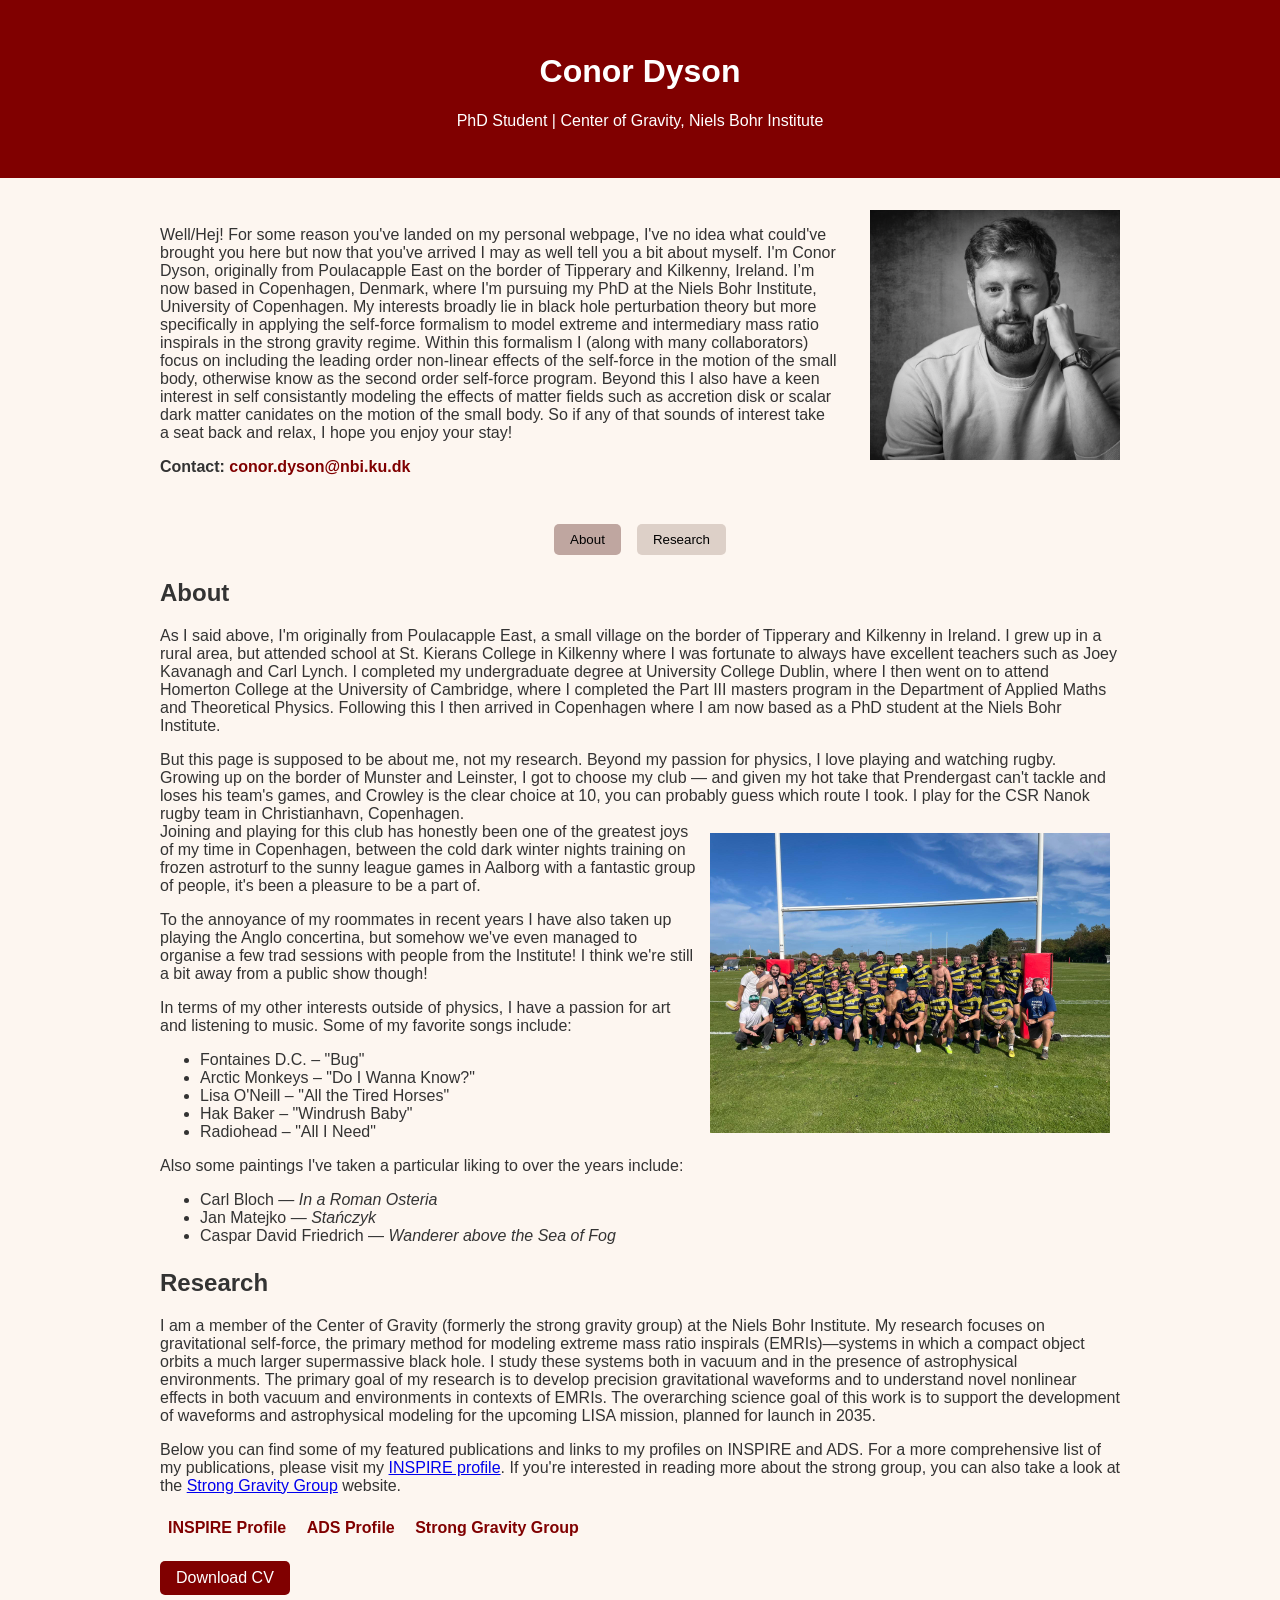
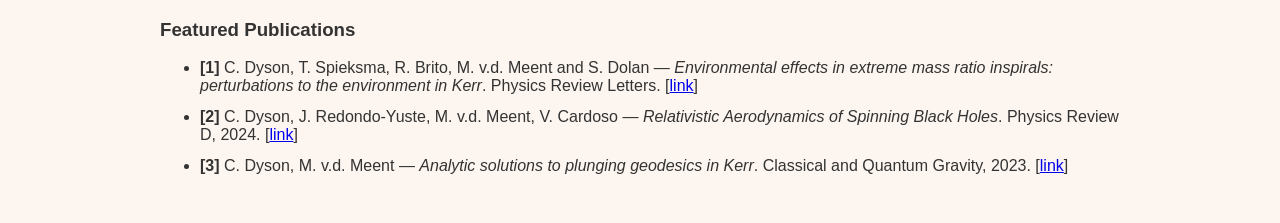
==== index.html @ e263799c "update research page" ====
<!DOCTYPE html>
<html lang="en">
<head>
  <meta charset="UTF-8" />
  <meta name="viewport" content="width=device-width, initial-scale=1.0"/>
  <title>Conor Dyson | Personal Website</title>
  <style>
    body {
      font-family: Arial, sans-serif;
      margin: 0;
      padding: 0;
      background: #fdf6f0;
      color: #333;
    }

    header {
      background-color: #800000;
      color: white;
      padding: 2rem;
      text-align: center;
      position: sticky;
      top: 0;
      z-index: 1000;
    }

    .container {
      max-width: 960px;
      margin: auto;
      padding: 2rem;
    }

    .profile {
      display: flex;
      flex-direction: row;
      align-items: flex-start;
      gap: 2rem;
      text-align: left;
    }

    .profile img {
      width: 250px;
      height: 250px;
      object-fit: cover;
      flex-shrink: 0;
    }

    .profile a {
      color: #800000;
      text-decoration: none;
      font-weight: bold;
    }

    .profile a:hover {
      text-decoration: underline;
    }

    nav {
      margin-top: 2rem;
      display: flex;
      flex-wrap: wrap;
      justify-content: center;
      gap: 1rem;
    }

    nav button {
      padding: 0.5rem 1rem;
      background: #ddd0c8;
      border: none;
      border-radius: 5px;
      cursor: pointer;
    }

    nav button.active {
      background: #bfa6a0;
    }

    section {
      display: none;
      margin-top: 1.5rem;
    }

    section.active {
      display: block;
    }

    .links {
      margin-top: 1rem;
    }

    .links a {
      display: inline-block;
      margin: 0.5rem;
      color: #800000;
      text-decoration: none;
      font-weight: bold;
    }

    .cv-button {
      margin-top: 1rem;
      display: inline-block;
      padding: 0.5rem 1rem;
      background-color: #800000;
      color: white;
      border-radius: 5px;
      text-decoration: none;
    }

    .publications {
      margin-top: 1.5rem;
    }

    .publications li {
      margin-bottom: 0.8rem;
    }

    @media (max-width: 768px) {
      .profile {
        flex-direction: column;
        align-items: center;
        text-align: center;
      }

      .profile img {
        width: 180px;
        height: 180px;
      }

      nav {
        flex-direction: column;
        align-items: center;
      }
    }
  </style>
</head>
<body>
  <header>
    <h1>Conor Dyson</h1>
    <p>PhD Student | Center of Gravity, Niels Bohr Institute</p>
  </header>

  <div class="container">
    <div class="profile">
      <div class="bio">
        <p>Well/Hej! For some reason you've landed on my personal webpage, I've no idea what could've brought you here but now that you've 
            arrived I may as well tell you a bit about myself. I'm Conor Dyson, originally
             from Poulacapple East on the border of Tipperary and Kilkenny, Ireland. I’m now 
             based in Copenhagen, Denmark, where I'm pursuing my PhD at the Niels Bohr Institute,
              University of Copenhagen. My interests broadly lie in black hole perturbation theory but 
              more specifically in applying the self-force formalism to model extreme and intermediary 
              mass ratio inspirals in the strong gravity regime. Within this formalism I (along with many collaborators) 
              focus on including the leading order non-linear effects of the self-force in the motion of the small body, 
              otherwise know as the second order self-force program. Beyond this I also have a keen interest in
              self consistantly modeling the effects of matter fields such as accretion disk or scalar dark matter canidates
              on the motion of the small body. So if any of that sounds of interest take a seat back and relax,
              I hope you enjoy your stay!</p>
         <p><strong>Contact:</strong> <a href="mailto:conor.dyson@nbi.ku.dk">conor.dyson@nbi.ku.dk</a></p>
      </div>
      <img src="PersonalPhoto1.jpg" alt="Conor Dyson" />
    </div>

    <nav>
      <button class="tab active" onclick="showTab(event, 'About')">About</button>
      <button class="tab" onclick="showTab(event, 'research')">Research</button>
    </nav>

    <section id="About" class="active">
      <h2>About</h2>
      <p>
        As I said above, I'm originally from Poulacapple East, a small village on the border of 
        Tipperary and Kilkenny in Ireland. I grew up in a rural area, but attended school at St. Kierans 
        College in Kilkenny where I was fortunate to always have excellent 
        teachers such as Joey Kavanagh and Carl Lynch. I completed my undergraduate degree at University College 
        Dublin, where I then went on to attend Homerton College at the University of Cambridge, where I completed 
        the Part III masters program in the Department of Applied Maths and Theoretical Physics. Following this I then arrived in
        Copenhagen where I am now based as a PhD student at the Niels Bohr Institute.
      </p>
  <p>
  But this page is supposed to be about me, not my research. Beyond my passion for physics, I love playing and watching rugby. Growing 
  up on the border of Munster and Leinster, I got to choose my club — and given my hot take 
  that Prendergast can't tackle and loses his team's games, and Crowley is the clear choice at 10,
  you can probably guess which route I took. I play for the CSR Nanok rugby team in Christianhavn, Copenhagen. 
  <br>
  <img src="CSR.jpg" alt="Conor Dyson"
       style="max-width: 100%; width: 400px; height: auto; float: right; margin: 10px;" />
  Joining and playing for this club has honestly been one of the greatest joys of my time in
  Copenhagen, between the cold dark winter nights training on frozen astroturf to the sunny league games in Aalborg with 
  a fantastic group of people, it's been a pleasure to be a part of.
</p>
      <p>
        To the annoyance of my roommates in recent years I have also taken up playing 
        the Anglo concertina, but somehow we've even managed to organise a few trad sessions with people from the Institute! 
        I think we're still a bit away from a public show though!
      </p>

      <p>
        In terms of my other interests outside of physics, I have a passion for art and listening to music. Some of my favorite songs include:
      </p>
      <ul>
        <li>Fontaines D.C. – "Bug"</li>
        <li>Arctic Monkeys – "Do I Wanna Know?"</li>
        <li>Lisa O'Neill – "All the Tired Horses"</li>
        <li>Hak Baker – "Windrush Baby"</li>
        <li>Radiohead – "All I Need"</li>
      </ul>

      <p>Also some paintings I've taken a particular liking to over the years include:</p>      
      <ul>
        <li>Carl Bloch — <em>In a Roman Osteria</em></li>
        <li>Jan Matejko — <em>Stańczyk</em></li>
        <li>Caspar David Friedrich — <em>Wanderer above the Sea of Fog</em></li>
      </ul>
    </section>

    <section id="research" class="active">
      <h2>Research</h2>

      <p>
        I am a member of the Center of Gravity (formerly the strong gravity group) at the Niels Bohr Institute. My research focuses on gravitational self-force,
        the primary method for modeling extreme mass ratio inspirals (EMRIs)—systems in which a compact object orbits a much larger
         supermassive black hole. I study these systems both in vacuum and in the presence of astrophysical environments.
          The primary goal of my research is to develop precision gravitational waveforms and to understand novel nonlinear effects 
          in both vacuum and environments in contexts of EMRIs. The overarching science goal of this work is to support the development
           of waveforms and astrophysical modeling for the upcoming LISA mission, planned for launch in 2035.
      <p>
          Below you can find some of my featured publications and links to my profiles on INSPIRE and ADS.
          For a more comprehensive list of my publications, please visit my <a href="https://inspirehep.net/authors/2156415?ui-citation-summary=true" target="_blank">INSPIRE profile</a>.
          If you're interested in reading more about the strong group, you can also take a look at the <a href="https://strong-gr.com/" target="_blank">Strong Gravity Group</a> website.
        </p>

      <div class="links">
        <a href="https://inspirehep.net/authors/2156415?ui-citation-summary=true" target="_blank">INSPIRE Profile</a>
        <a href="https://ui.adsabs.harvard.edu/search/p_=0&q=author%3A%22Dyson%2C%20Conor%22&sort=date%20desc%2C%20bibcode%20desc" target="_blank">ADS Profile</a>
        <a href="https://strong-gr.com/" target="_blank">Strong Gravity Group</a>
      </div>
      <a class="cv-button" href="ConorDyson_CV.pdf" target="_blank">Download CV</a>
      <div class="publications">
        <h3>Featured Publications</h3>
        <ul>
          <li><strong>[1]</strong> C. Dyson, T. Spieksma, R. Brito, M. v.d. Meent and S. Dolan — <em>Environmental effects in extreme mass ratio inspirals: perturbations to the environment in Kerr</em>. Physics Review Letters. [<a href="https://journals.aps.org/prl/abstract/10.1103/PhysRevLett.134.211403">link</a>]</li>
          <li><strong>[2]</strong> C. Dyson, J. Redondo-Yuste, M. v.d. Meent, V. Cardoso — <em>Relativistic Aerodynamics of Spinning Black Holes</em>. Physics Review D, 2024. [<a href="https://journals.aps.org/prd/abstract/10.1103/PhysRevD.109.104038">link</a>]</li>
          <li><strong>[3]</strong> C. Dyson, M. v.d. Meent — <em>Analytic solutions to plunging geodesics in Kerr</em>. Classical and Quantum Gravity, 2023. [<a href="https://iopscience.iop.org/article/10.1088/1361-6382/acf552">link</a>]</li>
        </ul>
      </div>
    </section>

  </div>

  <script>
    function showTab(event, id) {
      document.querySelectorAll('section').forEach(sec => sec.classList.remove('active'));
      document.querySelectorAll('button.tab').forEach(btn => btn.classList.remove('active'));
      document.getElementById(id).classList.add('active');
      event.currentTarget.classList.add('active');
    }
  </script>
</body>
</html>
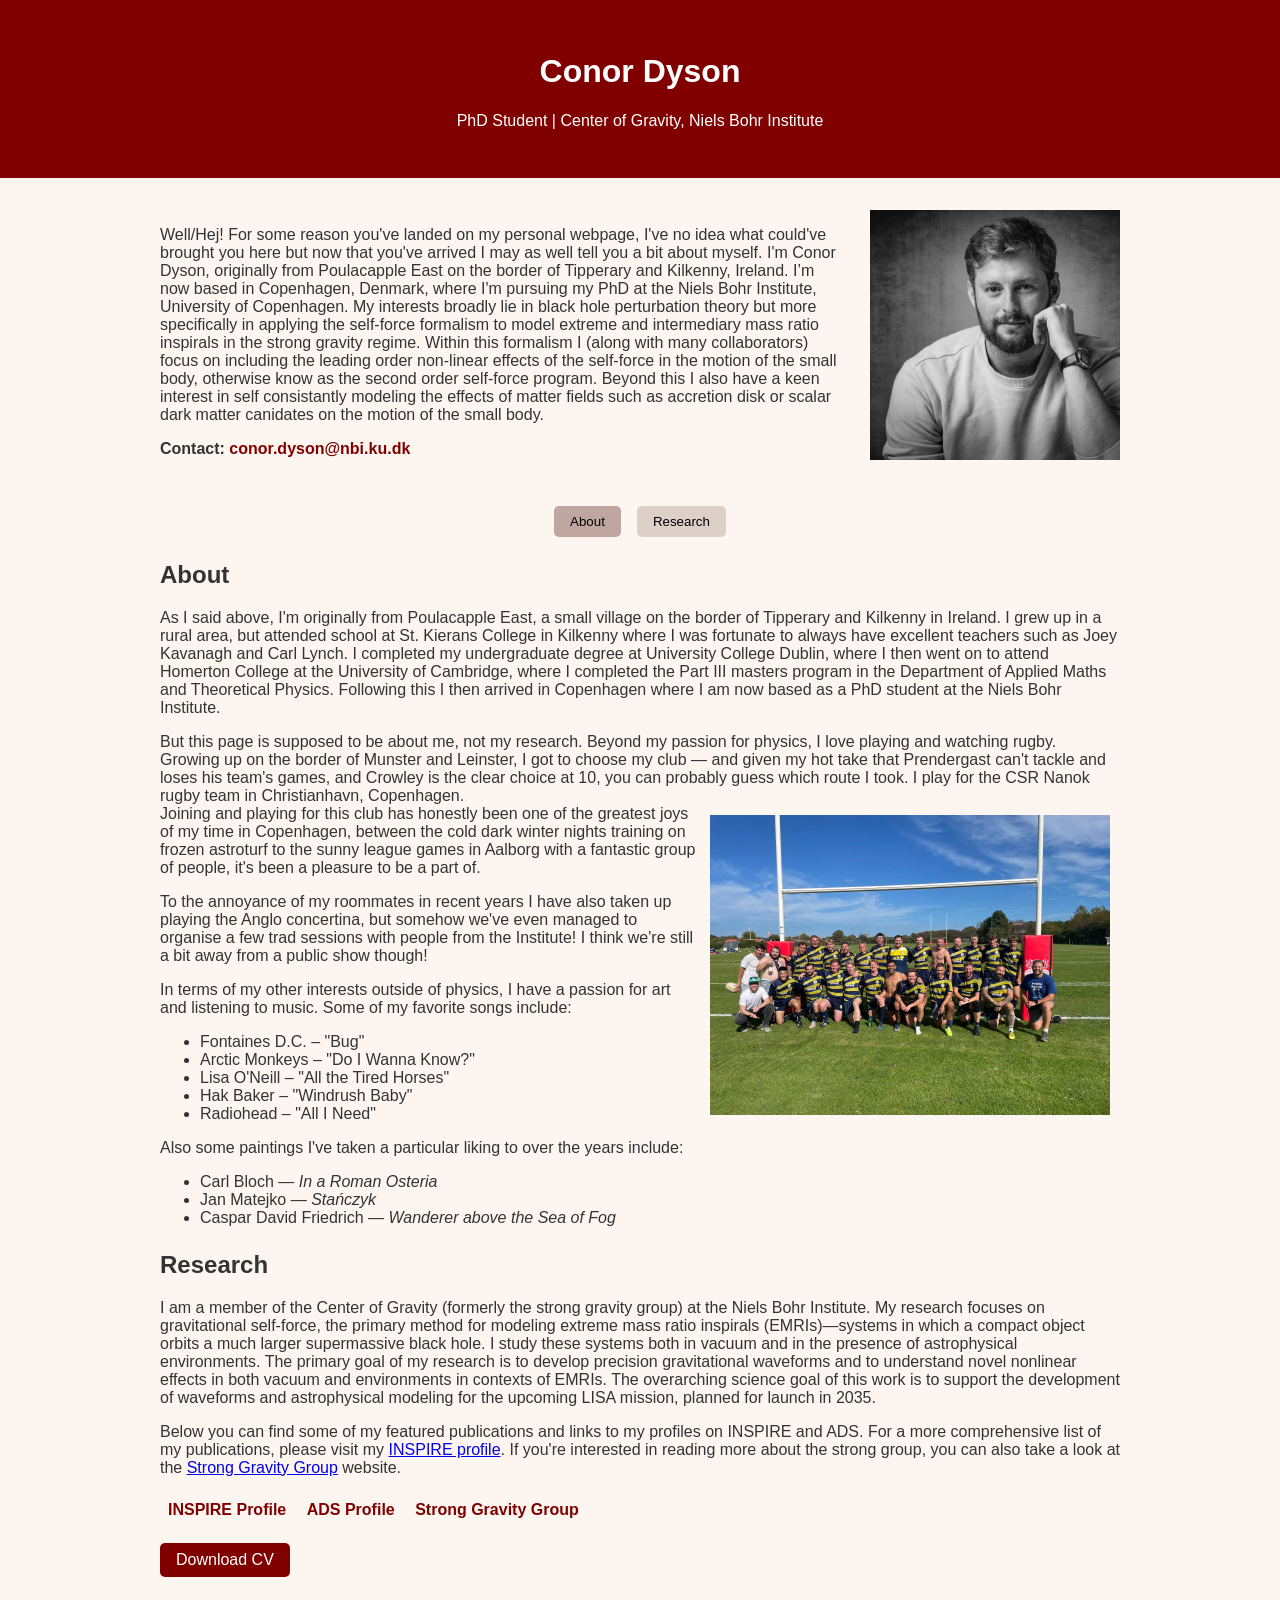
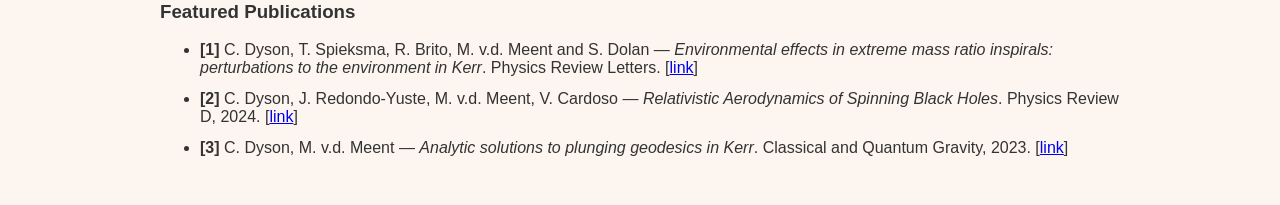
==== commit 5f24505b: "update research page" ====
--- a/index.html
+++ b/index.html
@@ -151,8 +151,7 @@
               focus on including the leading order non-linear effects of the self-force in the motion of the small body, 
               otherwise know as the second order self-force program. Beyond this I also have a keen interest in
               self consistantly modeling the effects of matter fields such as accretion disk or scalar dark matter canidates
-              on the motion of the small body. So if any of that sounds of interest take a seat back and relax,
-              I hope you enjoy your stay!</p>
+              on the motion of the small body.</p>
          <p><strong>Contact:</strong> <a href="mailto:conor.dyson@nbi.ku.dk">conor.dyson@nbi.ku.dk</a></p>
       </div>
       <img src="PersonalPhoto1.jpg" alt="Conor Dyson" />
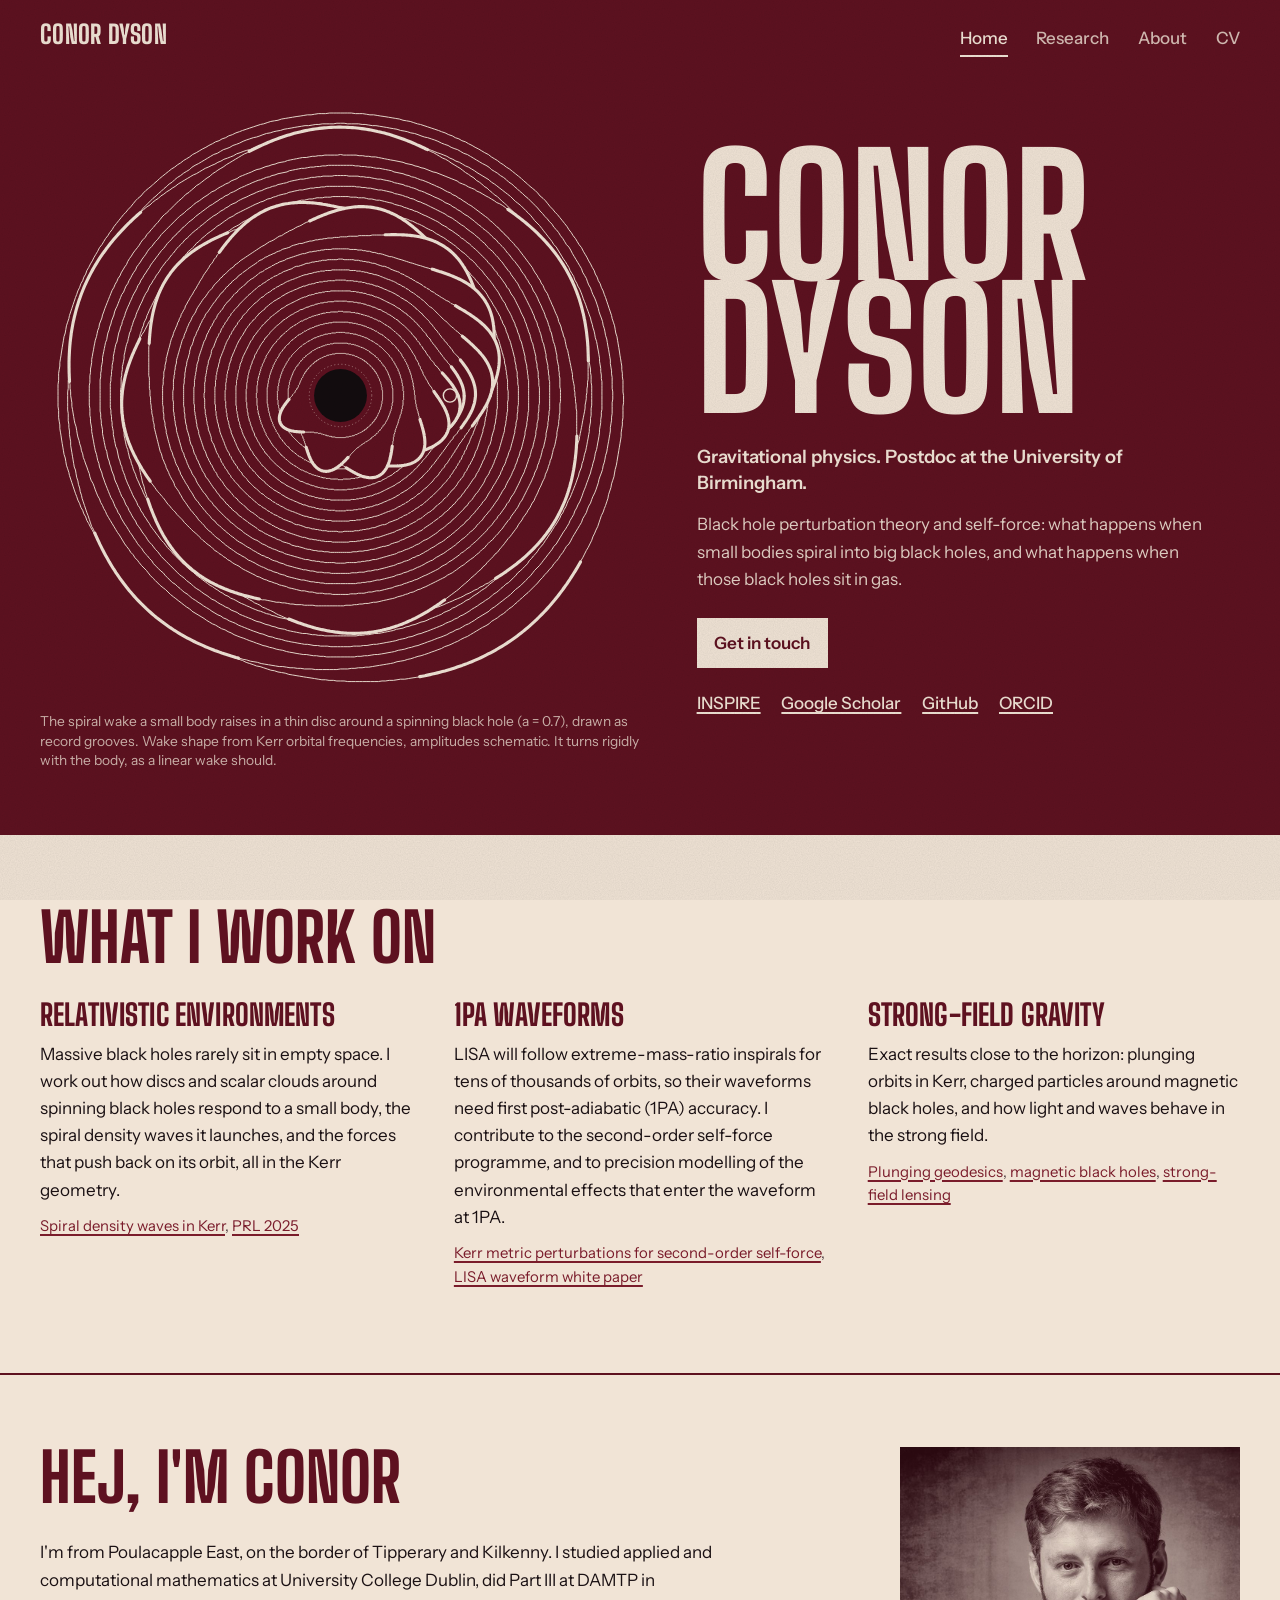
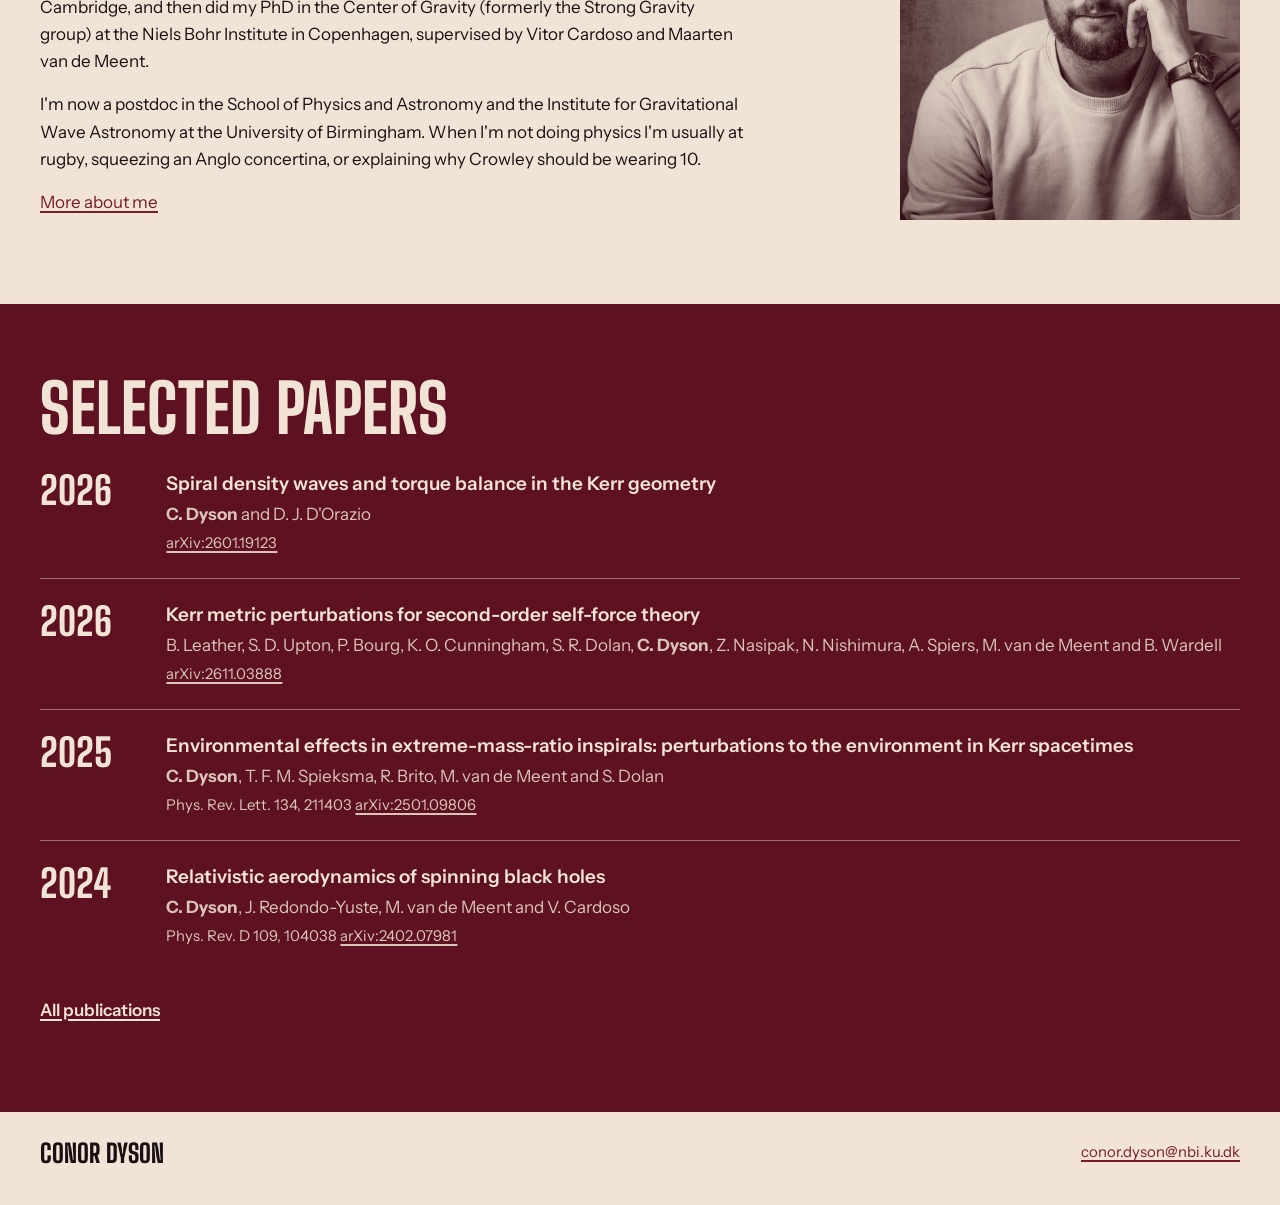
==== commit c9332158: "New website" ====
--- a/index.html
+++ b/index.html
@@ -1,256 +1,139 @@
 <!DOCTYPE html>
 <html lang="en">
 <head>
-  <meta charset="UTF-8" />
-  <meta name="viewport" content="width=device-width, initial-scale=1.0"/>
-  <title>Conor Dyson | Personal Website</title>
-  <style>
-    body {
-      font-family: Arial, sans-serif;
-      margin: 0;
-      padding: 0;
-      background: #fdf6f0;
-      color: #333;
-    }
-
-    header {
-      background-color: #800000;
-      color: white;
-      padding: 2rem;
-      text-align: center;
-      position: sticky;
-      top: 0;
-      z-index: 1000;
-    }
-
-    .container {
-      max-width: 960px;
-      margin: auto;
-      padding: 2rem;
-    }
-
-    .profile {
-      display: flex;
-      flex-direction: row;
-      align-items: flex-start;
-      gap: 2rem;
-      text-align: left;
-    }
-
-    .profile img {
-      width: 250px;
-      height: 250px;
-      object-fit: cover;
-      flex-shrink: 0;
-    }
-
-    .profile a {
-      color: #800000;
-      text-decoration: none;
-      font-weight: bold;
-    }
-
-    .profile a:hover {
-      text-decoration: underline;
-    }
-
-    nav {
-      margin-top: 2rem;
-      display: flex;
-      flex-wrap: wrap;
-      justify-content: center;
-      gap: 1rem;
-    }
-
-    nav button {
-      padding: 0.5rem 1rem;
-      background: #ddd0c8;
-      border: none;
-      border-radius: 5px;
-      cursor: pointer;
-    }
-
-    nav button.active {
-      background: #bfa6a0;
-    }
-
-    section {
-      display: none;
-      margin-top: 1.5rem;
-    }
-
-    section.active {
-      display: block;
-    }
-
-    .links {
-      margin-top: 1rem;
-    }
-
-    .links a {
-      display: inline-block;
-      margin: 0.5rem;
-      color: #800000;
-      text-decoration: none;
-      font-weight: bold;
-    }
-
-    .cv-button {
-      margin-top: 1rem;
-      display: inline-block;
-      padding: 0.5rem 1rem;
-      background-color: #800000;
-      color: white;
-      border-radius: 5px;
-      text-decoration: none;
-    }
-
-    .publications {
-      margin-top: 1.5rem;
-    }
-
-    .publications li {
-      margin-bottom: 0.8rem;
-    }
-
-    @media (max-width: 768px) {
-      .profile {
-        flex-direction: column;
-        align-items: center;
-        text-align: center;
-      }
-
-      .profile img {
-        width: 180px;
-        height: 180px;
-      }
-
-      nav {
-        flex-direction: column;
-        align-items: center;
-      }
-    }
-  </style>
+  <meta charset="utf-8">
+  <meta name="viewport" content="width=device-width, initial-scale=1">
+  <title>Conor Dyson | Gravitational physics, University of Birmingham</title>
+  <meta name="description" content="Conor Dyson is a postdoctoral researcher at the University of Birmingham working on relativistic environments, 1PA waveforms and strong-field gravity.">
+  <meta property="og:title" content="Conor Dyson">
+  <meta property="og:description" content="Relativistic environments, 1PA waveforms and strong-field gravity.">
+  <meta name="theme-color" content="#5e1120">
+  <link rel="icon" href="data:image/svg+xml,%3Csvg xmlns='http://www.w3.org/2000/svg' viewBox='0 0 32 32'%3E%3Crect width='32' height='32' fill='%235e1120'/%3E%3Ccircle cx='16' cy='16' r='9' fill='none' stroke='%23f1e4d6' stroke-width='2'/%3E%3Ccircle cx='16' cy='16' r='3.5' fill='%231a1013'/%3E%3C/svg%3E">
+  <link rel="preconnect" href="https://fonts.googleapis.com">
+  <link rel="preconnect" href="https://fonts.gstatic.com" crossorigin>
+  <link href="https://fonts.googleapis.com/css2?family=Big+Shoulders+Display:wght@800&family=Instrument+Sans:wght@400;500;600&display=swap" rel="stylesheet">
+  <link rel="stylesheet" href="assets/site.css">
 </head>
 <body>
-  <header>
-    <h1>Conor Dyson</h1>
-    <p>PhD Student | Center of Gravity, Niels Bohr Institute</p>
-  </header>
+  <a class="skip" href="#main">Skip to content</a>
+  <div class="sleeve">
+    <header class="top">
+      <div class="wrap">
+        <a class="wordmark" href="./">Conor Dyson</a>
+        <nav class="nav" aria-label="Main">
+          <a href="./" aria-current="page">Home</a>
+          <a href="research.html">Research</a>
+          <a href="about.html">About</a>
+          <a href="assets/ConorDyson_CV.pdf">CV</a>
+        </nav>
+      </div>
+    </header>
 
-  <div class="container">
-    <div class="profile">
-      <div class="bio">
-        <p>Well/Hej! For some reason you've landed on my personal webpage, I've no idea what could've brought you here but now that you've 
-            arrived I may as well tell you a bit about myself. I'm Conor Dyson, originally
-             from Poulacapple East on the border of Tipperary and Kilkenny, Ireland. I’m now 
-             based in Copenhagen, Denmark, where I'm pursuing my PhD at the Niels Bohr Institute,
-              University of Copenhagen. My interests broadly lie in black hole perturbation theory but 
-              more specifically in applying the self-force formalism to model extreme and intermediary 
-              mass ratio inspirals in the strong gravity regime. Within this formalism I (along with many collaborators) 
-              focus on including the leading order non-linear effects of the self-force in the motion of the small body, 
-              otherwise know as the second order self-force program. Beyond this I also have a keen interest in
-              self consistantly modeling the effects of matter fields such as accretion disk or scalar dark matter canidates
-              on the motion of the small body.</p>
-         <p><strong>Contact:</strong> <a href="mailto:conor.dyson@nbi.ku.dk">conor.dyson@nbi.ku.dk</a></p>
+    <div class="hero">
+      <div class="wrap">
+        <figure class="record">
+          <img class="disc" src="assets/spiral-wake.svg" width="1000" height="1000" alt="A spiral density wake in a disc around a spinning black hole, drawn as the grooves of a record">
+          <figcaption>The spiral wake a small body raises in a thin disc around a spinning black hole (a = 0.7), drawn as record grooves. Wake shape from Kerr orbital frequencies, amplitudes schematic. It turns rigidly with the body, as a linear wake should.</figcaption>
+        </figure>
+        <div>
+          <h1 class="name">Conor<br>Dyson</h1>
+          <p class="role">Gravitational physics. Postdoc at the University of Birmingham.</p>
+          <p class="lead">Black hole perturbation theory and self-force: what happens when small bodies spiral into big black holes, and what happens when those black holes sit in gas.</p>
+          <a class="btn" href="mailto:conor.dyson@nbi.ku.dk">Get in touch</a>
+          <ul class="profiles">
+            <li><a href="https://inspirehep.net/authors/2156415">INSPIRE</a></li>
+            <li><a href="https://scholar.google.com/citations?user=2qAjI9gAAAAJ">Google Scholar</a></li>
+            <li><a href="https://github.com/ConorDyson">GitHub</a></li>
+            <li><a href="https://orcid.org/0000-0002-9742-9422">ORCID</a></li>
+          </ul>
+        </div>
       </div>
-      <img src="PersonalPhoto1.jpg" alt="Conor Dyson" />
     </div>
+  </div>
 
-    <nav>
-      <button class="tab active" onclick="showTab(event, 'About')">About</button>
-      <button class="tab" onclick="showTab(event, 'research')">Research</button>
-    </nav>
-
-    <section id="About" class="active">
-      <h2>About</h2>
-      <p>
-        As I said above, I'm originally from Poulacapple East, a small village on the border of 
-        Tipperary and Kilkenny in Ireland. I grew up in a rural area, but attended school at St. Kierans 
-        College in Kilkenny where I was fortunate to always have excellent 
-        teachers such as Joey Kavanagh and Carl Lynch. I completed my undergraduate degree at University College 
-        Dublin, where I then went on to attend Homerton College at the University of Cambridge, where I completed 
-        the Part III masters program in the Department of Applied Maths and Theoretical Physics. Following this I then arrived in
-        Copenhagen where I am now based as a PhD student at the Niels Bohr Institute.
-      </p>
-  <p>
-  But this page is supposed to be about me, not my research. Beyond my passion for physics, I love playing and watching rugby. Growing 
-  up on the border of Munster and Leinster, I got to choose my club — and given my hot take 
-  that Prendergast can't tackle and loses his team's games, and Crowley is the clear choice at 10,
-  you can probably guess which route I took. I play for the CSR Nanok rugby team in Christianhavn, Copenhagen. 
-  <br>
-  <img src="CSR.jpg" alt="Conor Dyson"
-       style="max-width: 100%; width: 400px; height: auto; float: right; margin: 10px;" />
-  Joining and playing for this club has honestly been one of the greatest joys of my time in
-  Copenhagen, between the cold dark winter nights training on frozen astroturf to the sunny league games in Aalborg with 
-  a fantastic group of people, it's been a pleasure to be a part of.
-</p>
-      <p>
-        To the annoyance of my roommates in recent years I have also taken up playing 
-        the Anglo concertina, but somehow we've even managed to organise a few trad sessions with people from the Institute! 
-        I think we're still a bit away from a public show though!
-      </p>
-
-      <p>
-        In terms of my other interests outside of physics, I have a passion for art and listening to music. Some of my favorite songs include:
-      </p>
-      <ul>
-        <li>Fontaines D.C. – "Bug"</li>
-        <li>Arctic Monkeys – "Do I Wanna Know?"</li>
-        <li>Lisa O'Neill – "All the Tired Horses"</li>
-        <li>Hak Baker – "Windrush Baby"</li>
-        <li>Radiohead – "All I Need"</li>
-      </ul>
-
-      <p>Also some paintings I've taken a particular liking to over the years include:</p>      
-      <ul>
-        <li>Carl Bloch — <em>In a Roman Osteria</em></li>
-        <li>Jan Matejko — <em>Stańczyk</em></li>
-        <li>Caspar David Friedrich — <em>Wanderer above the Sea of Fog</em></li>
-      </ul>
-    </section>
-
-    <section id="research" class="active">
-      <h2>Research</h2>
-
-      <p>
-        I am a member of the Center of Gravity (formerly the strong gravity group) at the Niels Bohr Institute. My research focuses on gravitational self-force,
-        the primary method for modeling extreme mass ratio inspirals (EMRIs)—systems in which a compact object orbits a much larger
-         supermassive black hole. I study these systems both in vacuum and in the presence of astrophysical environments.
-          The primary goal of my research is to develop precision gravitational waveforms and to understand novel nonlinear effects 
-          in both vacuum and environments in contexts of EMRIs. The overarching science goal of this work is to support the development
-           of waveforms and astrophysical modeling for the upcoming LISA mission, planned for launch in 2035.
-      <p>
-          Below you can find some of my featured publications and links to my profiles on INSPIRE and ADS.
-          For a more comprehensive list of my publications, please visit my <a href="https://inspirehep.net/authors/2156415?ui-citation-summary=true" target="_blank">INSPIRE profile</a>.
-          If you're interested in reading more about the strong group, you can also take a look at the <a href="https://strong-gr.com/" target="_blank">Strong Gravity Group</a> website.
-        </p>
-
-      <div class="links">
-        <a href="https://inspirehep.net/authors/2156415?ui-citation-summary=true" target="_blank">INSPIRE Profile</a>
-        <a href="https://ui.adsabs.harvard.edu/search/p_=0&q=author%3A%22Dyson%2C%20Conor%22&sort=date%20desc%2C%20bibcode%20desc" target="_blank">ADS Profile</a>
-        <a href="https://strong-gr.com/" target="_blank">Strong Gravity Group</a>
-      </div>
-      <a class="cv-button" href="ConorDyson_CV.pdf" target="_blank">Download CV</a>
-      <div class="publications">
-        <h3>Featured Publications</h3>
-        <ul>
-          <li><strong>[1]</strong> C. Dyson, T. Spieksma, R. Brito, M. v.d. Meent and S. Dolan — <em>Environmental effects in extreme mass ratio inspirals: perturbations to the environment in Kerr</em>. Physics Review Letters. [<a href="https://journals.aps.org/prl/abstract/10.1103/PhysRevLett.134.211403">link</a>]</li>
-          <li><strong>[2]</strong> C. Dyson, J. Redondo-Yuste, M. v.d. Meent, V. Cardoso — <em>Relativistic Aerodynamics of Spinning Black Holes</em>. Physics Review D, 2024. [<a href="https://journals.aps.org/prd/abstract/10.1103/PhysRevD.109.104038">link</a>]</li>
-          <li><strong>[3]</strong> C. Dyson, M. v.d. Meent — <em>Analytic solutions to plunging geodesics in Kerr</em>. Classical and Quantum Gravity, 2023. [<a href="https://iopscience.iop.org/article/10.1088/1361-6382/acf552">link</a>]</li>
+  <main id="main">
+    <section>
+      <div class="wrap">
+        <h2 class="h2">What I work on</h2>
+        <ul class="themes">
+          <li>
+            <h3>Relativistic environments</h3>
+            <p>Massive black holes rarely sit in empty space. I work out how discs and scalar clouds around spinning black holes respond to a small body, the spiral density waves it launches, and the forces that push back on its orbit, all in the Kerr geometry.</p>
+            <p class="refs"><a href="https://arxiv.org/abs/2601.19123">Spiral density waves in Kerr</a>, <a href="https://doi.org/10.1103/PhysRevLett.134.211403">PRL 2025</a></p>
+          </li>
+          <li>
+            <h3>1PA waveforms</h3>
+            <p>LISA will follow extreme-mass-ratio inspirals for tens of thousands of orbits, so their waveforms need first post-adiabatic (1PA) accuracy. I contribute to the second-order self-force programme, and to precision modelling of the environmental effects that enter the waveform at 1PA.</p>
+            <p class="refs"><a href="https://arxiv.org/abs/2611.03888">Kerr metric perturbations for second-order self-force</a>, <a href="https://doi.org/10.1007/s41114-025-00056-1">LISA waveform white paper</a></p>
+          </li>
+          <li>
+            <h3>Strong-field gravity</h3>
+            <p>Exact results close to the horizon: plunging orbits in Kerr, charged particles around magnetic black holes, and how light and waves behave in the strong field.</p>
+            <p class="refs"><a href="https://doi.org/10.1088/1361-6382/acf552">Plunging geodesics</a>, <a href="https://doi.org/10.1103/PhysRevD.108.084064">magnetic black holes</a>, <a href="https://doi.org/10.1103/6h6r-46cd">strong-field lensing</a></p>
+          </li>
         </ul>
       </div>
     </section>
 
-  </div>
+    <section>
+      <div class="wrap bio">
+        <div class="text">
+          <h2 class="h2">Hej, I'm Conor</h2>
+          <p>I'm from Poulacapple East, on the border of Tipperary and Kilkenny. I studied applied and computational mathematics at University College Dublin, did Part III at DAMTP in Cambridge, and then did my PhD in the Center of Gravity (formerly the Strong Gravity group) at the Niels Bohr Institute in Copenhagen, supervised by Vitor Cardoso and Maarten van de Meent.</p>
+          <p>I'm now a postdoc in the School of Physics and Astronomy and the Institute for Gravitational Wave Astronomy at the University of Birmingham. When I'm not doing physics I'm usually at rugby, squeezing an Anglo concertina, or explaining why Crowley should be wearing 10.</p>
+          <p><a href="about.html">More about me</a></p>
+        </div>
+        <img src="assets/conor-duo.jpg" width="900" height="987" alt="Portrait of Conor Dyson">
+      </div>
+    </section>
 
-  <script>
-    function showTab(event, id) {
-      document.querySelectorAll('section').forEach(sec => sec.classList.remove('active'));
-      document.querySelectorAll('button.tab').forEach(btn => btn.classList.remove('active'));
-      document.getElementById(id).classList.add('active');
-      event.currentTarget.classList.add('active');
-    }
-  </script>
+    <section class="sleeve">
+      <div class="wrap">
+        <h2 class="h2">Selected papers</h2>
+        <ol class="papers" reversed>
+          <li>
+            <span class="yr">2026</span>
+            <div>
+              <p class="t"><a href="https://arxiv.org/abs/2601.19123">Spiral density waves and torque balance in the Kerr geometry</a></p>
+              <p class="au"><b>C. Dyson</b> and D. J. D'Orazio</p>
+              <p class="ref"><a href="https://arxiv.org/abs/2601.19123">arXiv:2601.19123</a></p>
+            </div>
+          </li>
+          <li>
+            <span class="yr">2026</span>
+            <div>
+              <p class="t"><a href="https://arxiv.org/abs/2611.03888">Kerr metric perturbations for second-order self-force theory</a></p>
+              <p class="au">B. Leather, S. D. Upton, P. Bourg, K. O. Cunningham, S. R. Dolan, <b>C. Dyson</b>, Z. Nasipak, N. Nishimura, A. Spiers, M. van de Meent and B. Wardell</p>
+              <p class="ref"><a href="https://arxiv.org/abs/2611.03888">arXiv:2611.03888</a></p>
+            </div>
+          </li>
+          <li>
+            <span class="yr">2025</span>
+            <div>
+              <p class="t"><a href="https://doi.org/10.1103/PhysRevLett.134.211403">Environmental effects in extreme-mass-ratio inspirals: perturbations to the environment in Kerr spacetimes</a></p>
+              <p class="au"><b>C. Dyson</b>, T. F. M. Spieksma, R. Brito, M. van de Meent and S. Dolan</p>
+              <p class="ref">Phys. Rev. Lett. 134, 211403 <a href="https://arxiv.org/abs/2501.09806">arXiv:2501.09806</a></p>
+            </div>
+          </li>
+          <li>
+            <span class="yr">2024</span>
+            <div>
+              <p class="t"><a href="https://doi.org/10.1103/PhysRevD.109.104038">Relativistic aerodynamics of spinning black holes</a></p>
+              <p class="au"><b>C. Dyson</b>, J. Redondo-Yuste, M. van de Meent and V. Cardoso</p>
+              <p class="ref">Phys. Rev. D 109, 104038 <a href="https://arxiv.org/abs/2402.07981">arXiv:2402.07981</a></p>
+            </div>
+          </li>
+        </ol>
+        <p class="more"><a href="research.html#publications">All publications</a></p>
+      </div>
+    </section>
+  </main>
+
+  <footer class="foot">
+    <div class="wrap">
+      <span class="big">Conor Dyson</span>
+      <span><a href="mailto:conor.dyson@nbi.ku.dk">conor.dyson@nbi.ku.dk</a></span>
+    </div>
+  </footer>
 </body>
 </html>
--- a/assets/site.css
+++ b/assets/site.css
@@ -0,0 +1,132 @@
+/* Conor Dyson, personal site. A record sleeve: maroon and cream, two inks, a little print grain.
+   Display: Big Shoulders Display (condensed poster type). Text: Instrument Sans. */
+
+:root {
+  color-scheme: light;
+  --maroon: #5e1120;
+  --maroon-2: #7a1c2b;
+  --cream: #f1e4d6;
+  --cream-2: #e6d5c3;
+  --ink: #1a1013;
+  --ink-2: #4d3a3f;
+  --display: "Big Shoulders Display", "Arial Narrow", Impact, sans-serif;
+  --text: "Instrument Sans", ui-sans-serif, system-ui, -apple-system, "Segoe UI", sans-serif;
+  --wide: 1280px;
+  --measure: 64ch;
+}
+
+*, *::before, *::after { box-sizing: border-box; }
+html { -webkit-text-size-adjust: 100%; }
+body { margin: 0; background: var(--cream); color: var(--ink); font: 400 1.0625rem/1.6 var(--text); }
+/* print grain over everything */
+body::after {
+  content: ""; position: fixed; inset: 0; pointer-events: none; z-index: 50; opacity: .09; mix-blend-mode: multiply;
+  background-image: url("data:image/svg+xml;utf8,<svg xmlns='http://www.w3.org/2000/svg' width='220' height='220'><filter id='n'><feTurbulence type='fractalNoise' baseFrequency='.85' numOctaves='2' stitchTiles='stitch'/><feColorMatrix values='0 0 0 0 0  0 0 0 0 0  0 0 0 0 0  0 0 0 .9 0'/></filter><rect width='100%' height='100%' filter='url(%23n)'/></svg>");
+}
+img { max-width: 100%; height: auto; display: block; }
+a { color: var(--maroon-2); text-decoration-thickness: 1.5px; text-underline-offset: .2em; }
+a:hover { color: var(--maroon); text-decoration-thickness: 2.5px; }
+:focus-visible { outline: 2.5px solid currentColor; outline-offset: 3px; }
+.skip { position: absolute; left: -999px; }
+.skip:focus { left: 1rem; top: 1rem; z-index: 60; background: var(--cream); color: var(--maroon); padding: .5rem .8rem; }
+.wrap { max-width: var(--wide); margin: 0 auto; padding: 0 2.5rem; }
+
+/* maroon blocks: the sleeve */
+.sleeve { background: var(--maroon); color: var(--cream); }
+.sleeve a { color: var(--cream); }
+
+.top .wrap { display: flex; justify-content: space-between; align-items: baseline; gap: 1rem; flex-wrap: wrap; padding-top: 1.4rem; padding-bottom: 1.4rem; }
+.wordmark { font: 800 1.6rem/1 var(--display); text-transform: uppercase; letter-spacing: .01em; text-decoration: none; }
+.nav { display: flex; gap: 1.8rem; font-weight: 500; }
+.nav a { text-decoration: none; opacity: .82; padding-bottom: 2px; border-bottom: 2px solid transparent; }
+.nav a:hover { opacity: 1; }
+.nav a[aria-current="page"] { opacity: 1; border-bottom-color: currentColor; }
+
+/* hero */
+.hero .wrap { display: grid; grid-template-columns: minmax(0, 1.05fr) minmax(0, .95fr); gap: 3.5rem; align-items: center; padding-top: 1rem; padding-bottom: 4rem; }
+.record { margin: 0; overflow: hidden; }
+.record .disc { width: 100%; max-width: 620px; aspect-ratio: 1; animation: spin 90s linear infinite; }
+.record figcaption { font-size: .86rem; line-height: 1.45; opacity: .78; margin-top: 1rem; max-width: 46em; }
+@keyframes spin { to { transform: rotate(360deg); } }   /* clockwise: with this wake shape the arms then trail, and a linear wake co-rotates rigidly with the body */
+@media (prefers-reduced-motion: reduce) { .record .disc { animation: none; } }
+
+.name { font: 800 clamp(5rem, 13vw, 11rem)/.8 var(--display); text-transform: uppercase; letter-spacing: .005em; margin: 0 0 1.8rem; }
+.role { font-weight: 600; font-size: 1.15rem; line-height: 1.4; margin: 0 0 1rem; max-width: 26em; }
+.lead { margin: 0 0 1.6rem; max-width: 30em; opacity: .92; }
+.btn { display: inline-block; background: var(--cream); color: var(--maroon) !important; font-weight: 600; text-decoration: none; padding: .7rem 1.1rem; }
+.btn:hover { background: #fff6ec; }
+.profiles { display: flex; flex-wrap: wrap; gap: .4rem 1.3rem; margin: 1.4rem 0 0; padding: 0; list-style: none; font-weight: 500; }
+
+/* sections on cream */
+main > section { padding: 4.5rem 0; }
+main > section + section { border-top: 2px solid var(--maroon); }
+.h2 { font: 800 clamp(2.6rem, 6vw, 4.2rem)/.9 var(--display); text-transform: uppercase; color: var(--maroon); margin: 0 0 2rem; }
+.sleeve .h2 { color: var(--cream); }
+h3 { font: 800 1.85rem/1 var(--display); text-transform: uppercase; color: var(--maroon); margin: 0 0 .7rem; letter-spacing: .005em; }
+p { margin: 0 0 1rem; }
+
+/* three themes */
+.themes { display: grid; grid-template-columns: repeat(3, minmax(0, 1fr)); gap: 2.6rem; margin: 0; padding: 0; list-style: none; }
+.themes p { margin-bottom: .7rem; }
+.themes .refs { font-size: .93rem; color: var(--ink-2); }
+
+/* bio */
+.bio { display: grid; grid-template-columns: minmax(0, 1fr) 340px; gap: 3.5rem; align-items: start; }
+.bio .text { max-width: var(--measure); }
+.bio img { width: 100%; }
+
+/* papers */
+.papers { list-style: none; margin: 0; padding: 0; }
+.papers li { display: grid; grid-template-columns: 6.5rem minmax(0, 1fr); gap: 1.4rem; padding: 1.4rem 0; border-top: 1.5px solid currentColor; }
+.papers li:first-child { border-top: 0; padding-top: 0; }
+.papers .yr { font: 800 2.4rem/1 var(--display); }
+.papers .t { font-weight: 600; font-size: 1.18rem; line-height: 1.35; margin: 0 0 .3rem; }
+.papers .t a { text-decoration: none; color: inherit; }
+.papers .t a:hover { text-decoration: underline; }
+.papers .au { margin: 0 0 .25rem; opacity: .85; }
+.papers .ref { margin: 0; font-size: .93rem; opacity: .85; }
+.papers .ref a { margin-right: 1rem; }
+.sleeve .papers li { border-top-color: rgba(241, 228, 214, .45); }
+.more { margin-top: 1.6rem; font-weight: 600; }
+
+/* inner page header */
+.pagehead .wrap { padding-top: 1.5rem; padding-bottom: 3.5rem; }
+.pagehead h1 { font: 800 clamp(4.5rem, 12vw, 9.5rem)/.82 var(--display); text-transform: uppercase; margin: 0 0 1.2rem; }
+.pagehead p { max-width: 44em; margin: 0; font-size: 1.12rem; opacity: .92; }
+
+/* about */
+.timeline { list-style: none; margin: 0; padding: 0; max-width: 56rem; }
+.timeline li { display: grid; grid-template-columns: 9rem minmax(0, 1fr); gap: 1.2rem; padding: .85rem 0; border-top: 1.5px solid var(--maroon); }
+.timeline li:first-child { border-top: 0; }
+.timeline .when { font: 800 1.45rem/1.15 var(--display); color: var(--maroon); }
+.timeline .what { margin: 0; font-weight: 500; }
+.timeline .what span { display: block; font-weight: 400; color: var(--ink-2); }
+.split { display: grid; grid-template-columns: minmax(0, 1fr) minmax(0, 1fr); gap: 3.5rem; align-items: start; }
+.split figure { margin: 0; }
+.split figcaption { font-size: .86rem; color: var(--ink-2); margin-top: .5rem; }
+.faves { display: grid; grid-template-columns: repeat(2, minmax(0, 1fr)); gap: 2rem; margin-top: 1.4rem; }
+.faves ul { margin: 0; padding-left: 1.1rem; }
+.faves li { margin-bottom: .3rem; }
+.codes { list-style: none; margin: 0; padding: 0; max-width: 56rem; }
+.codes li { padding: .9rem 0; border-top: 1.5px solid var(--maroon); }
+.codes li:first-child { border-top: 0; }
+.codes a { font-weight: 600; }
+
+/* footer */
+.foot .wrap { display: flex; justify-content: space-between; gap: 1rem; flex-wrap: wrap; padding-top: 1.8rem; padding-bottom: 2.4rem; font-size: .93rem; }
+.foot .big { font: 800 1.6rem/1 var(--display); text-transform: uppercase; }
+
+@media (max-width: 920px) {
+  .wrap { padding: 0 1.4rem; }
+  .hero .wrap, .bio, .split { grid-template-columns: 1fr; }
+  .hero .wrap { gap: 2rem; padding-bottom: 3rem; }
+  .record { order: 2; }
+  .themes { grid-template-columns: 1fr; gap: 2rem; }
+  .bio img { max-width: 320px; }
+  main > section { padding: 3.2rem 0; }
+}
+@media (max-width: 540px) {
+  .nav { gap: 1.1rem; }
+  .papers li, .timeline li { grid-template-columns: 1fr; gap: .2rem; }
+  .faves { grid-template-columns: 1fr; }
+}
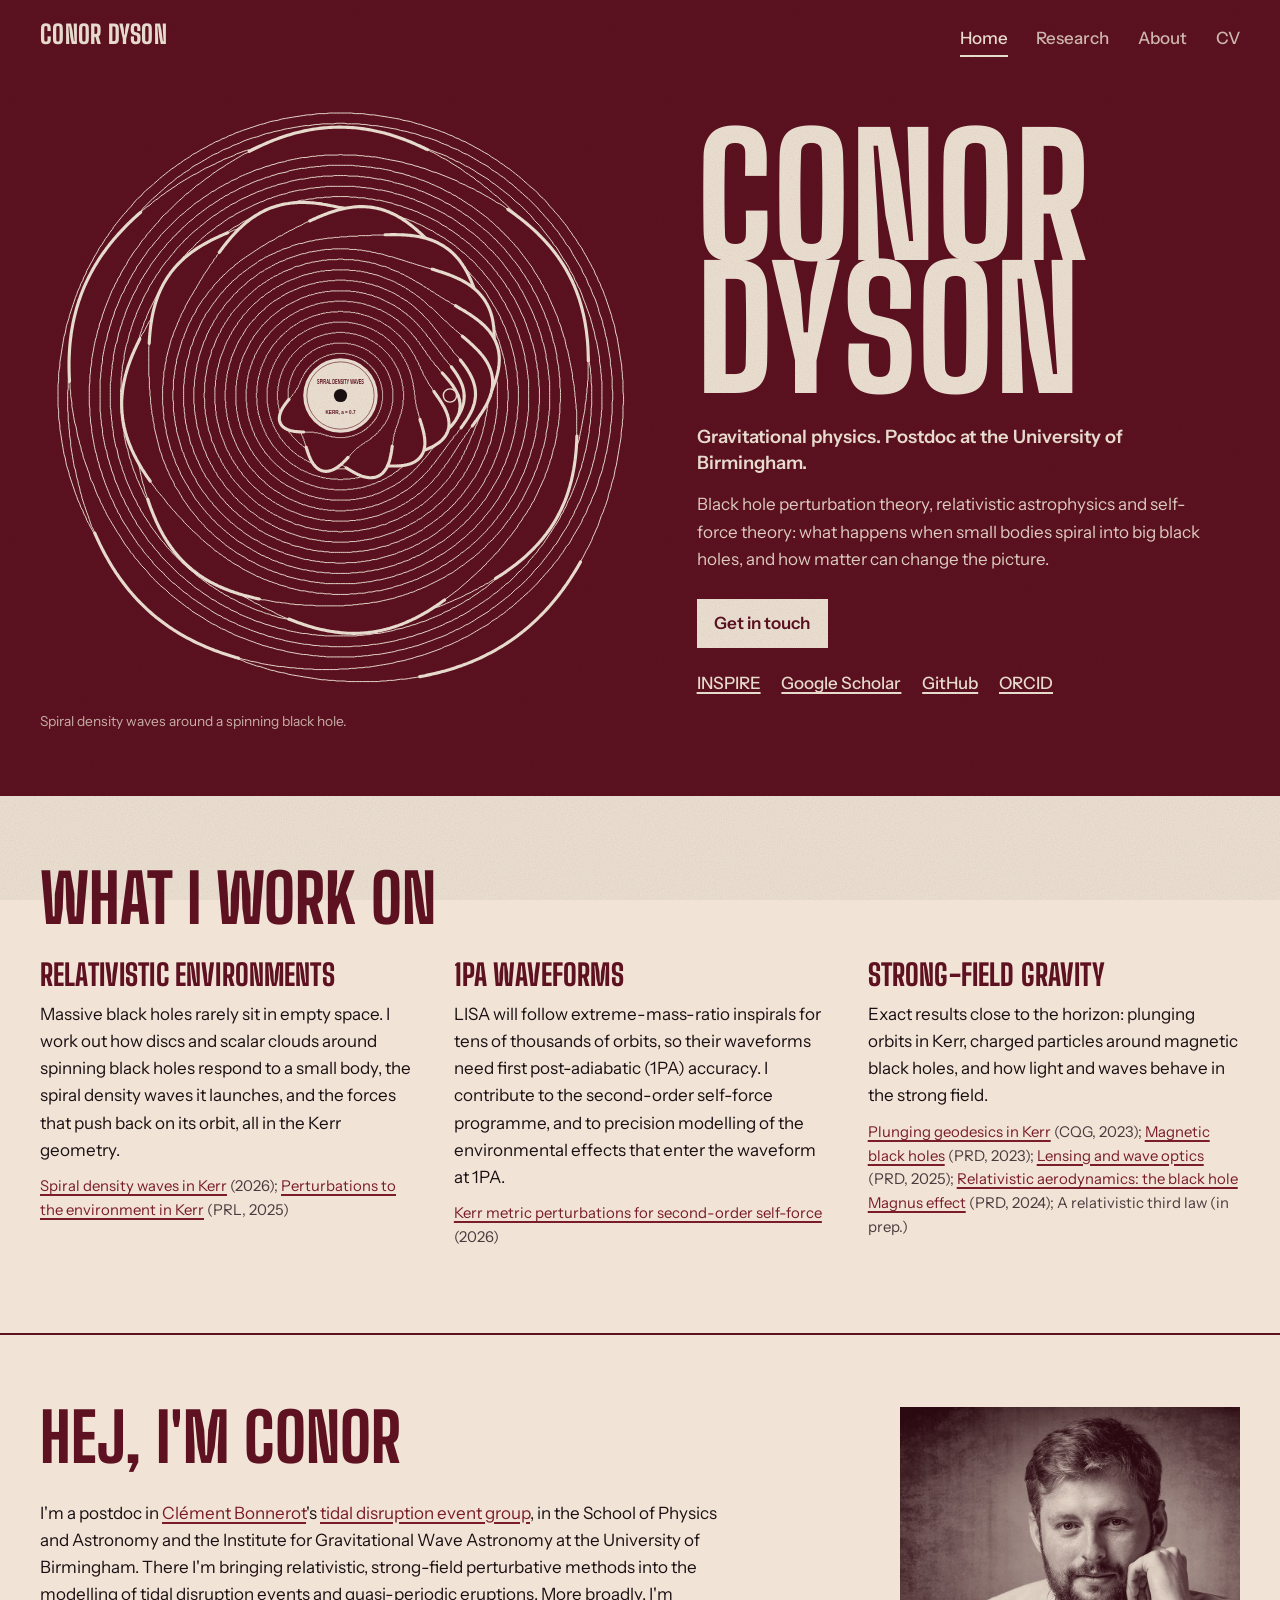
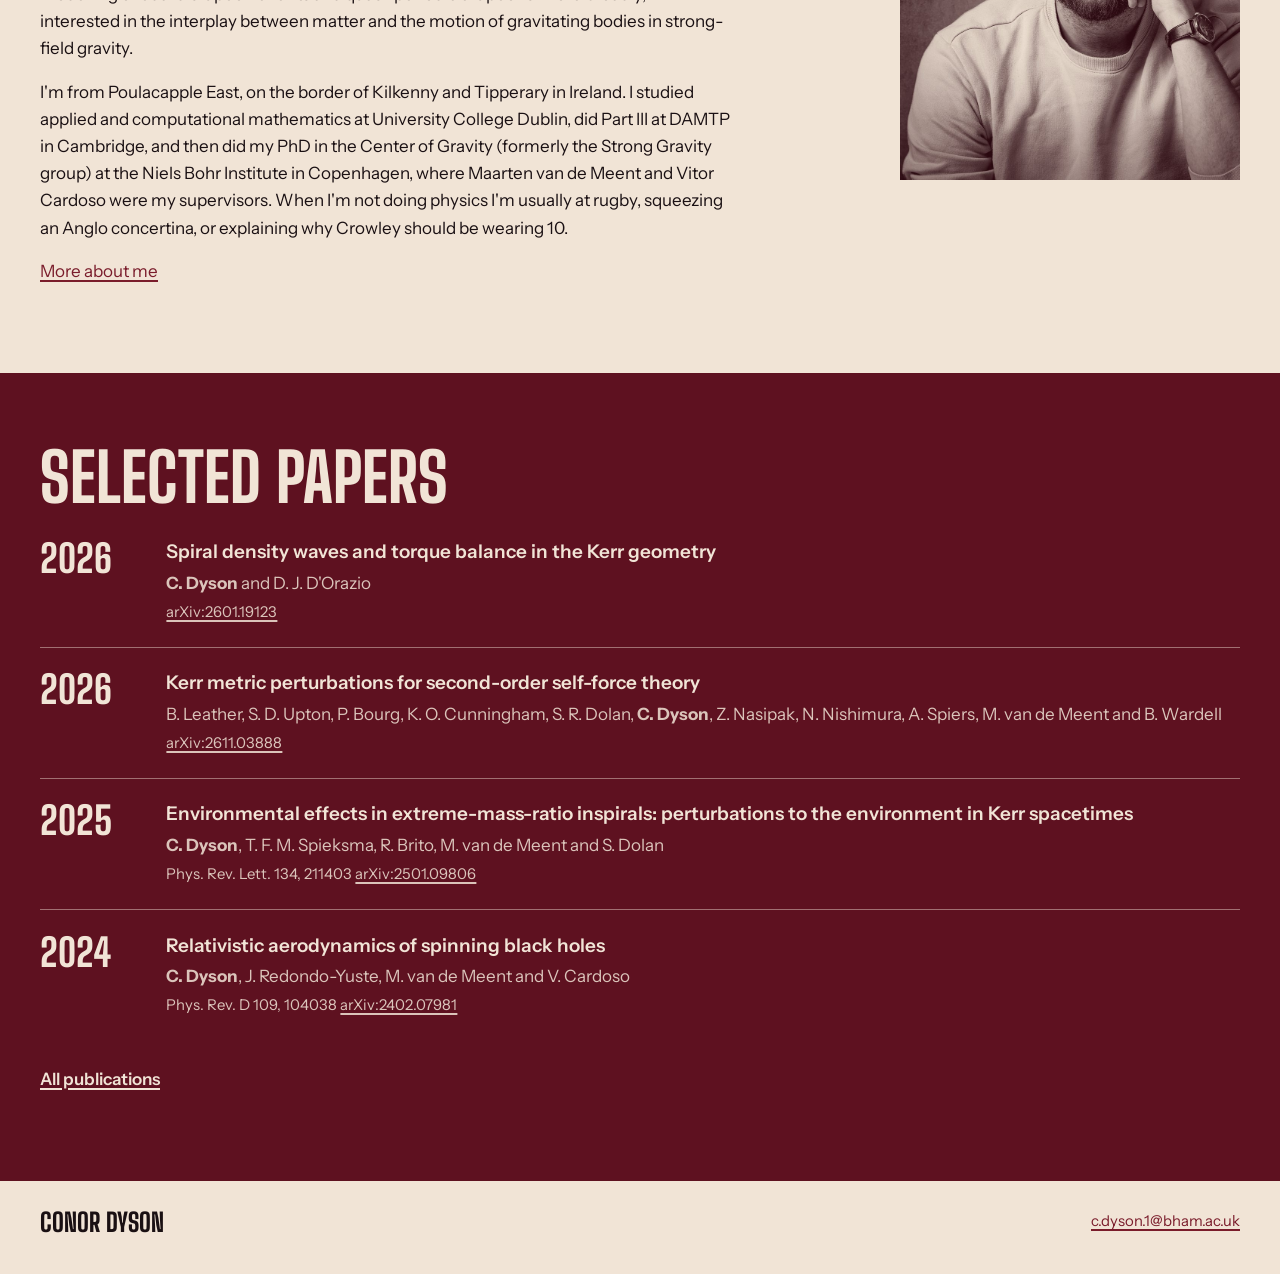
==== commit 866e2d57: "Add files via upload" ====
--- a/index.html
+++ b/index.html
@@ -4,7 +4,7 @@
   <meta charset="utf-8">
   <meta name="viewport" content="width=device-width, initial-scale=1">
   <title>Conor Dyson | Gravitational physics, University of Birmingham</title>
-  <meta name="description" content="Conor Dyson is a postdoctoral researcher at the University of Birmingham working on relativistic environments, 1PA waveforms and strong-field gravity.">
+  <meta name="description" content="Conor Dyson is a postdoctoral researcher at the University of Birmingham working on black hole perturbation theory, relativistic astrophysics and self-force theory.">
   <meta property="og:title" content="Conor Dyson">
   <meta property="og:description" content="Relativistic environments, 1PA waveforms and strong-field gravity.">
   <meta name="theme-color" content="#5e1120">
@@ -32,14 +32,14 @@
     <div class="hero">
       <div class="wrap">
         <figure class="record">
-          <img class="disc" src="assets/spiral-wake.svg" width="1000" height="1000" alt="A spiral density wake in a disc around a spinning black hole, drawn as the grooves of a record">
-          <figcaption>The spiral wake a small body raises in a thin disc around a spinning black hole (a = 0.7), drawn as record grooves. Wake shape from Kerr orbital frequencies, amplitudes schematic. It turns rigidly with the body, as a linear wake should.</figcaption>
+          <img class="disc" src="assets/spiral-wake.svg" width="1000" height="1000" alt="A vinyl record whose grooves light up along the spiral density wake of a body orbiting a spinning black hole">
+          <figcaption>Spiral density waves around a spinning black hole.</figcaption>
         </figure>
         <div>
           <h1 class="name">Conor<br>Dyson</h1>
           <p class="role">Gravitational physics. Postdoc at the University of Birmingham.</p>
-          <p class="lead">Black hole perturbation theory and self-force: what happens when small bodies spiral into big black holes, and what happens when those black holes sit in gas.</p>
-          <a class="btn" href="mailto:conor.dyson@nbi.ku.dk">Get in touch</a>
+          <p class="lead">Black hole perturbation theory, relativistic astrophysics and self-force theory: what happens when small bodies spiral into big black holes, and how matter can change the picture.</p>
+          <a class="btn" href="mailto:c.dyson.1@bham.ac.uk">Get in touch</a>
           <ul class="profiles">
             <li><a href="https://inspirehep.net/authors/2156415">INSPIRE</a></li>
             <li><a href="https://scholar.google.com/citations?user=2qAjI9gAAAAJ">Google Scholar</a></li>
@@ -59,17 +59,17 @@
           <li>
             <h3>Relativistic environments</h3>
             <p>Massive black holes rarely sit in empty space. I work out how discs and scalar clouds around spinning black holes respond to a small body, the spiral density waves it launches, and the forces that push back on its orbit, all in the Kerr geometry.</p>
-            <p class="refs"><a href="https://arxiv.org/abs/2601.19123">Spiral density waves in Kerr</a>, <a href="https://doi.org/10.1103/PhysRevLett.134.211403">PRL 2025</a></p>
+            <p class="refs"><a href="https://arxiv.org/abs/2601.19123">Spiral density waves in Kerr</a> (2026); <a href="https://doi.org/10.1103/PhysRevLett.134.211403">Perturbations to the environment in Kerr</a> (PRL, 2025)</p>
           </li>
           <li>
             <h3>1PA waveforms</h3>
             <p>LISA will follow extreme-mass-ratio inspirals for tens of thousands of orbits, so their waveforms need first post-adiabatic (1PA) accuracy. I contribute to the second-order self-force programme, and to precision modelling of the environmental effects that enter the waveform at 1PA.</p>
-            <p class="refs"><a href="https://arxiv.org/abs/2611.03888">Kerr metric perturbations for second-order self-force</a>, <a href="https://doi.org/10.1007/s41114-025-00056-1">LISA waveform white paper</a></p>
+            <p class="refs"><a href="https://arxiv.org/abs/2611.03888">Kerr metric perturbations for second-order self-force</a> (2026)</p>
           </li>
           <li>
             <h3>Strong-field gravity</h3>
             <p>Exact results close to the horizon: plunging orbits in Kerr, charged particles around magnetic black holes, and how light and waves behave in the strong field.</p>
-            <p class="refs"><a href="https://doi.org/10.1088/1361-6382/acf552">Plunging geodesics</a>, <a href="https://doi.org/10.1103/PhysRevD.108.084064">magnetic black holes</a>, <a href="https://doi.org/10.1103/6h6r-46cd">strong-field lensing</a></p>
+            <p class="refs"><a href="https://doi.org/10.1088/1361-6382/acf552">Plunging geodesics in Kerr</a> (CQG, 2023); <a href="https://doi.org/10.1103/PhysRevD.108.084064">Magnetic black holes</a> (PRD, 2023); <a href="https://doi.org/10.1103/6h6r-46cd">Lensing and wave optics</a> (PRD, 2025); <a href="https://doi.org/10.1103/PhysRevD.109.104038">Relativistic aerodynamics: the black hole Magnus effect</a> (PRD, 2024); A relativistic third law (in prep.)</p>
           </li>
         </ul>
       </div>
@@ -79,8 +79,8 @@
       <div class="wrap bio">
         <div class="text">
           <h2 class="h2">Hej, I'm Conor</h2>
-          <p>I'm from Poulacapple East, on the border of Tipperary and Kilkenny. I studied applied and computational mathematics at University College Dublin, did Part III at DAMTP in Cambridge, and then did my PhD in the Center of Gravity (formerly the Strong Gravity group) at the Niels Bohr Institute in Copenhagen, supervised by Vitor Cardoso and Maarten van de Meent.</p>
-          <p>I'm now a postdoc in the School of Physics and Astronomy and the Institute for Gravitational Wave Astronomy at the University of Birmingham. When I'm not doing physics I'm usually at rugby, squeezing an Anglo concertina, or explaining why Crowley should be wearing 10.</p>
+          <p>I'm a postdoc in <a href="https://www.birmingham.ac.uk/staff/profiles/physics/bonnerot-clement">Clément Bonnerot</a>'s <a href="https://www.sr.bham.ac.uk/~cbonnerot/">tidal disruption event group</a>, in the School of Physics and Astronomy and the Institute for Gravitational Wave Astronomy at the University of Birmingham. There I'm bringing relativistic, strong-field perturbative methods into the modelling of tidal disruption events and quasi-periodic eruptions. More broadly, I'm interested in the interplay between matter and the motion of gravitating bodies in strong-field gravity.</p>
+          <p>I'm from Poulacapple East, on the border of Kilkenny and Tipperary in Ireland. I studied applied and computational mathematics at University College Dublin, did Part III at DAMTP in Cambridge, and then did my PhD in the Center of Gravity (formerly the Strong Gravity group) at the Niels Bohr Institute in Copenhagen, where Maarten van de Meent and Vitor Cardoso were my supervisors. When I'm not doing physics I'm usually at rugby, squeezing an Anglo concertina, or explaining why Crowley should be wearing 10.</p>
           <p><a href="about.html">More about me</a></p>
         </div>
         <img src="assets/conor-duo.jpg" width="900" height="987" alt="Portrait of Conor Dyson">
@@ -132,7 +132,7 @@
   <footer class="foot">
     <div class="wrap">
       <span class="big">Conor Dyson</span>
-      <span><a href="mailto:conor.dyson@nbi.ku.dk">conor.dyson@nbi.ku.dk</a></span>
+      <span><a href="mailto:c.dyson.1@bham.ac.uk">c.dyson.1@bham.ac.uk</a></span>
     </div>
   </footer>
 </body>
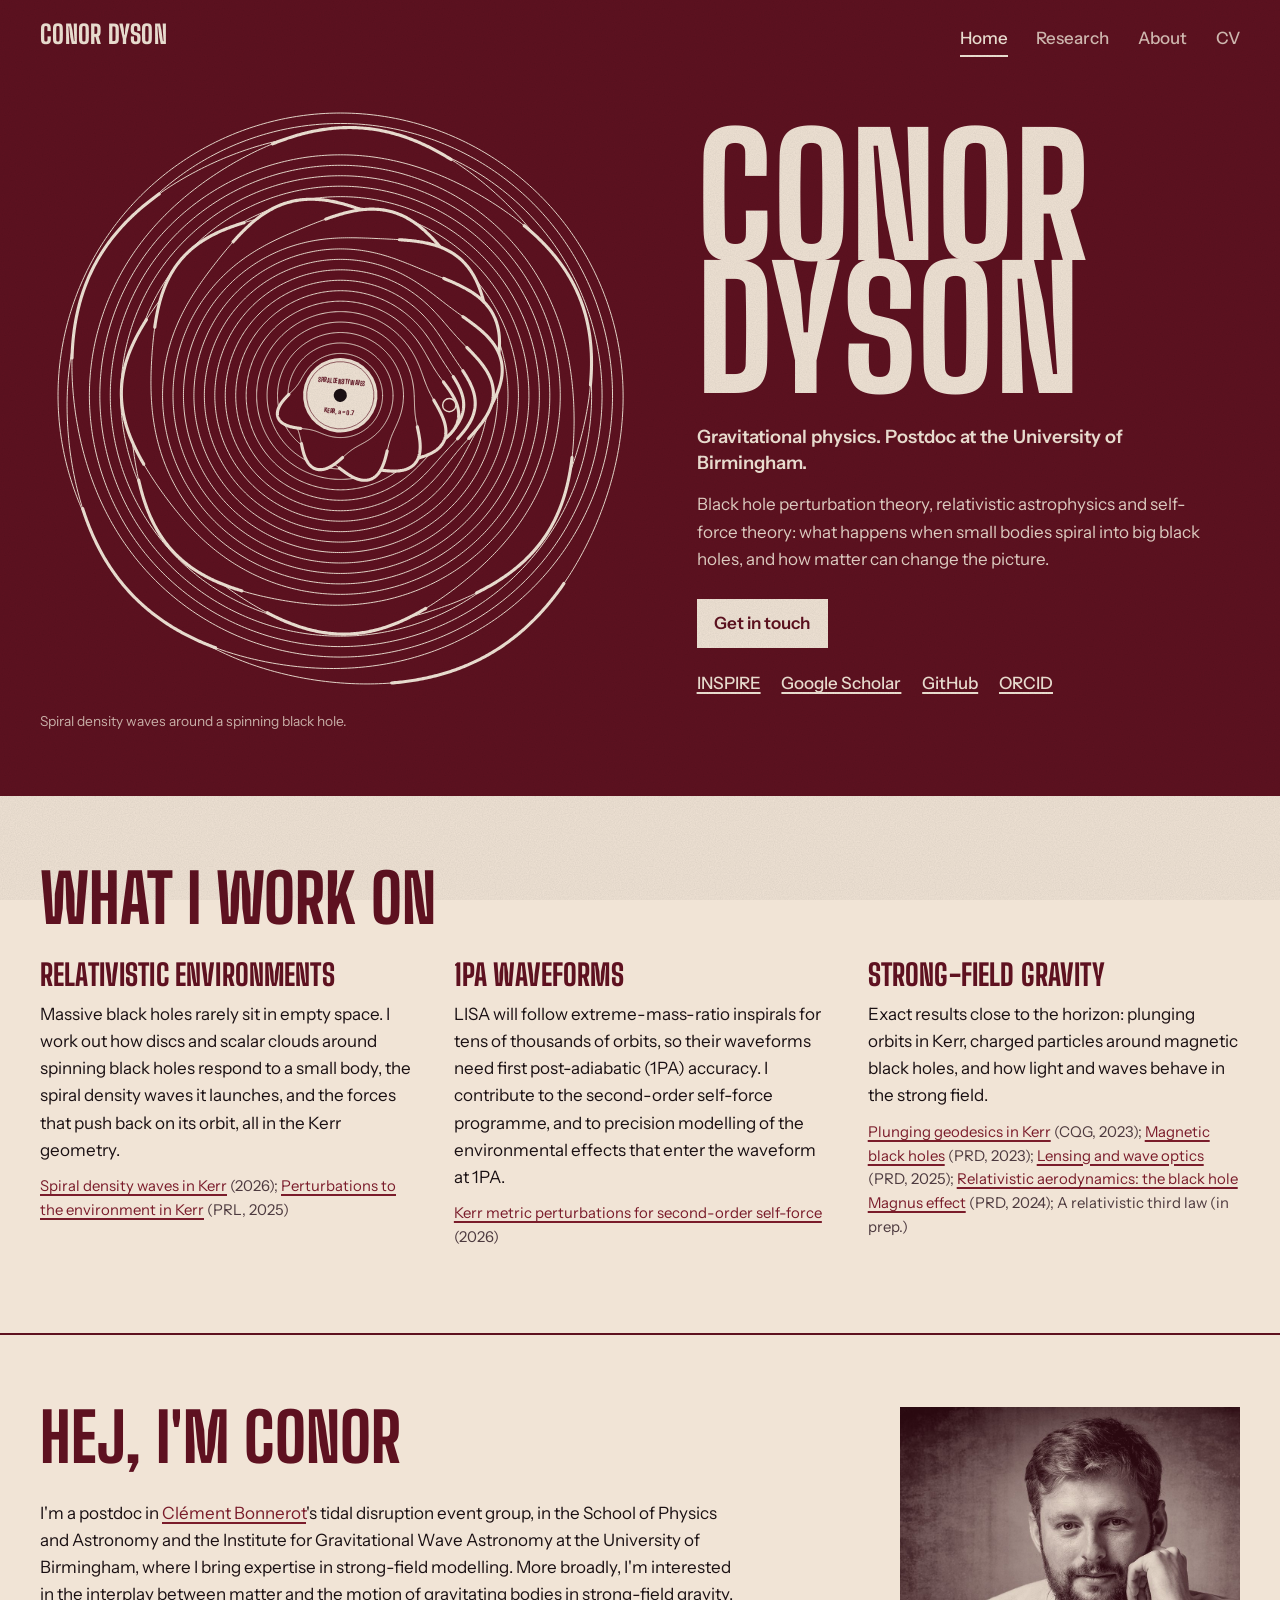
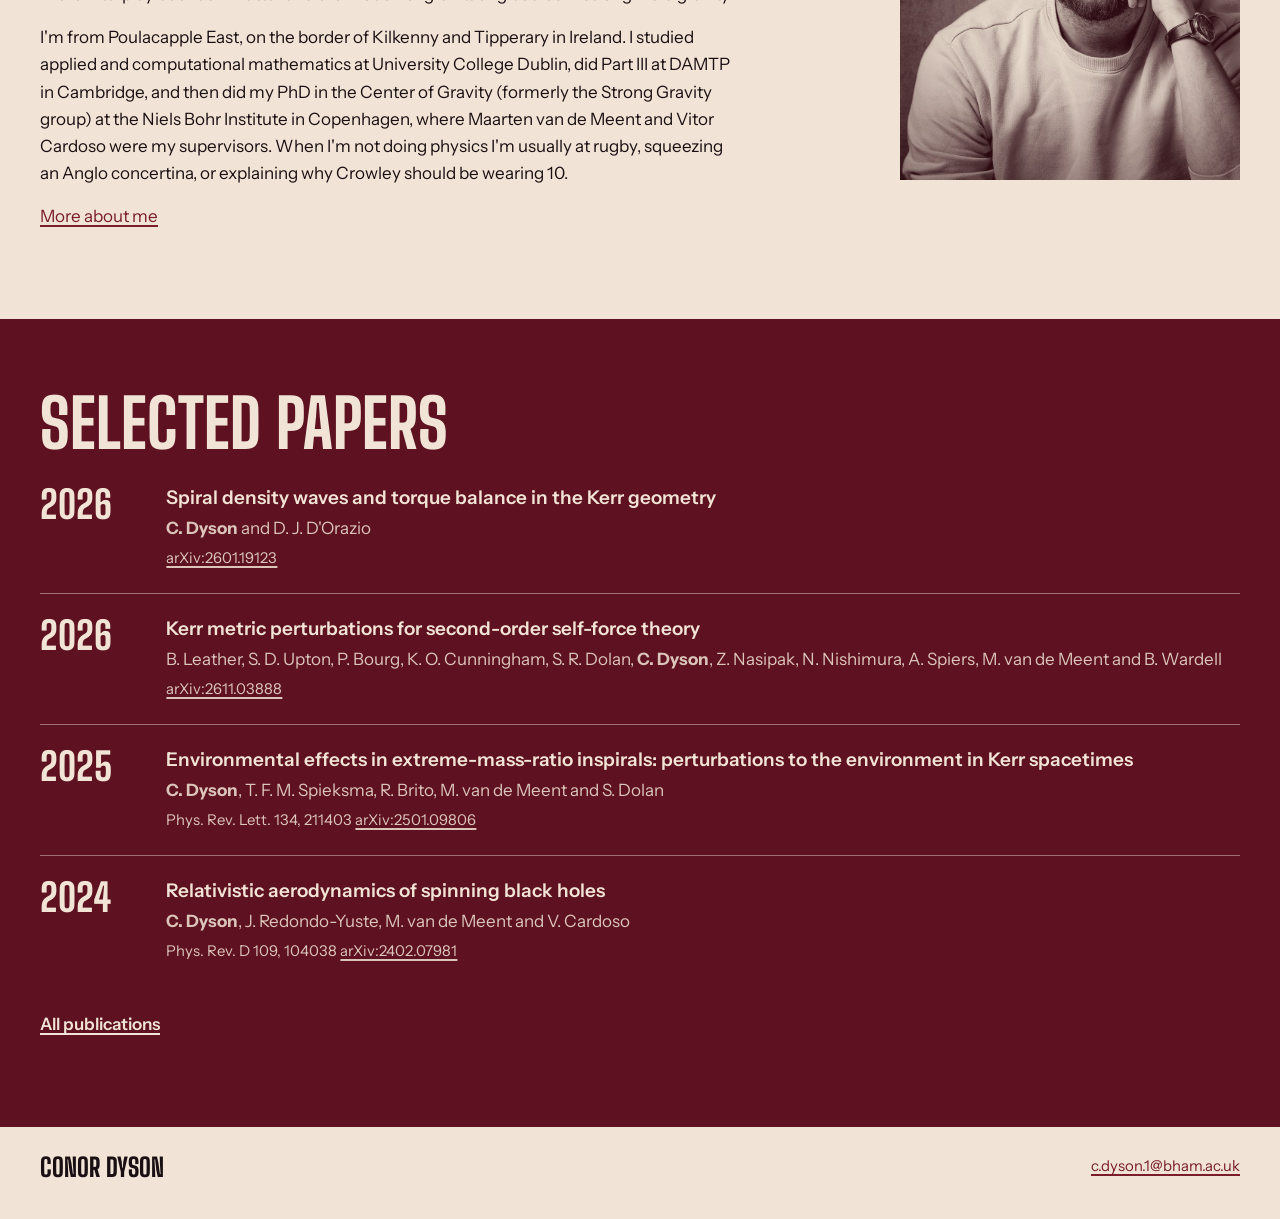
==== commit c202c5a5: "Add files via upload" ====
--- a/index.html
+++ b/index.html
@@ -5,10 +5,104 @@
   <meta name="viewport" content="width=device-width, initial-scale=1">
   <title>Conor Dyson | Gravitational physics, University of Birmingham</title>
   <meta name="description" content="Conor Dyson is a postdoctoral researcher at the University of Birmingham working on black hole perturbation theory, relativistic astrophysics and self-force theory.">
-  <meta property="og:title" content="Conor Dyson">
-  <meta property="og:description" content="Relativistic environments, 1PA waveforms and strong-field gravity.">
+  <meta property="og:title" content="Conor Dyson, gravitational physics">
+  <meta property="og:description" content="Black hole perturbation theory, relativistic astrophysics and self-force theory. Postdoc at the University of Birmingham.">
+  <meta name="author" content="Conor Dyson">
   <meta name="theme-color" content="#5e1120">
   <link rel="icon" href="data:image/svg+xml,%3Csvg xmlns='http://www.w3.org/2000/svg' viewBox='0 0 32 32'%3E%3Crect width='32' height='32' fill='%235e1120'/%3E%3Ccircle cx='16' cy='16' r='9' fill='none' stroke='%23f1e4d6' stroke-width='2'/%3E%3Ccircle cx='16' cy='16' r='3.5' fill='%231a1013'/%3E%3C/svg%3E">
+  <link rel="canonical" href="https://conordyson.github.io/">
+  <meta property="og:url" content="https://conordyson.github.io/">
+  <meta property="og:type" content="profile">
+  <meta property="og:site_name" content="Conor Dyson">
+  <meta property="og:image" content="https://conordyson.github.io/assets/og-image.jpg">
+  <meta name="twitter:card" content="summary_large_image">
+  <script type="application/ld+json">
+{
+  "@context": "https://schema.org",
+  "@graph": [
+    {
+      "@type": "WebSite",
+      "@id": "https://conordyson.github.io/#website",
+      "url": "https://conordyson.github.io/",
+      "name": "Conor Dyson",
+      "publisher": {
+        "@id": "https://conordyson.github.io/#person"
+      }
+    },
+    {
+      "@type": "ProfilePage",
+      "@id": "https://conordyson.github.io/#page",
+      "url": "https://conordyson.github.io/",
+      "name": "Conor Dyson | Gravitational physics, University of Birmingham",
+      "isPartOf": {
+        "@id": "https://conordyson.github.io/#website"
+      },
+      "mainEntity": {
+        "@id": "https://conordyson.github.io/#person"
+      }
+    },
+    {
+      "@type": "Person",
+      "@id": "https://conordyson.github.io/#person",
+      "name": "Conor Dyson",
+      "url": "https://conordyson.github.io/",
+      "image": "https://conordyson.github.io/assets/conor-duo.jpg",
+      "jobTitle": "Postdoctoral researcher",
+      "email": "mailto:c.dyson.1@bham.ac.uk",
+      "affiliation": [
+        {
+          "@type": "CollegeOrUniversity",
+          "name": "University of Birmingham"
+        },
+        {
+          "@type": "ResearchOrganization",
+          "name": "Institute for Gravitational Wave Astronomy, University of Birmingham"
+        }
+      ],
+      "alumniOf": [
+        {
+          "@type": "CollegeOrUniversity",
+          "name": "University of Copenhagen (Niels Bohr Institute)"
+        },
+        {
+          "@type": "CollegeOrUniversity",
+          "name": "University of Cambridge"
+        },
+        {
+          "@type": "CollegeOrUniversity",
+          "name": "University College Dublin"
+        }
+      ],
+      "knowsAbout": [
+        "Black hole perturbation theory",
+        "Gravitational self-force",
+        "Self-force theory",
+        "Extreme mass ratio inspirals",
+        "Relativistic astrophysics",
+        "Kerr black holes",
+        "Spiral density waves",
+        "Accretion discs",
+        "Gravitational waves",
+        "LISA",
+        "General relativity"
+      ],
+      "sameAs": [
+        "https://inspirehep.net/authors/2156415",
+        "https://scholar.google.com/citations?user=2qAjI9gAAAAJ",
+        "https://orcid.org/0000-0002-9742-9422",
+        "https://github.com/ConorDyson"
+      ],
+      "givenName": "Conor",
+      "familyName": "Dyson",
+      "worksFor": {
+        "@type": "CollegeOrUniversity",
+        "name": "University of Birmingham",
+        "url": "https://www.birmingham.ac.uk/"
+      }
+    }
+  ]
+}
+  </script>
   <link rel="preconnect" href="https://fonts.googleapis.com">
   <link rel="preconnect" href="https://fonts.gstatic.com" crossorigin>
   <link href="https://fonts.googleapis.com/css2?family=Big+Shoulders+Display:wght@800&family=Instrument+Sans:wght@400;500;600&display=swap" rel="stylesheet">
@@ -79,7 +173,7 @@
       <div class="wrap bio">
         <div class="text">
           <h2 class="h2">Hej, I'm Conor</h2>
-          <p>I'm a postdoc in <a href="https://www.birmingham.ac.uk/staff/profiles/physics/bonnerot-clement">Clément Bonnerot</a>'s <a href="https://www.sr.bham.ac.uk/~cbonnerot/">tidal disruption event group</a>, in the School of Physics and Astronomy and the Institute for Gravitational Wave Astronomy at the University of Birmingham. There I'm bringing relativistic, strong-field perturbative methods into the modelling of tidal disruption events and quasi-periodic eruptions. More broadly, I'm interested in the interplay between matter and the motion of gravitating bodies in strong-field gravity.</p>
+          <p>I'm a postdoc in <a href="https://www.birmingham.ac.uk/staff/profiles/physics/bonnerot-clement">Clément Bonnerot</a>'s tidal disruption event group, in the School of Physics and Astronomy and the Institute for Gravitational Wave Astronomy at the University of Birmingham, where I bring expertise in strong-field modelling. More broadly, I'm interested in the interplay between matter and the motion of gravitating bodies in strong-field gravity.</p>
           <p>I'm from Poulacapple East, on the border of Kilkenny and Tipperary in Ireland. I studied applied and computational mathematics at University College Dublin, did Part III at DAMTP in Cambridge, and then did my PhD in the Center of Gravity (formerly the Strong Gravity group) at the Niels Bohr Institute in Copenhagen, where Maarten van de Meent and Vitor Cardoso were my supervisors. When I'm not doing physics I'm usually at rugby, squeezing an Anglo concertina, or explaining why Crowley should be wearing 10.</p>
           <p><a href="about.html">More about me</a></p>
         </div>
@@ -135,5 +229,6 @@
       <span><a href="mailto:c.dyson.1@bham.ac.uk">c.dyson.1@bham.ac.uk</a></span>
     </div>
   </footer>
+  <script src="assets/disc.js" defer></script>
 </body>
 </html>
--- a/assets/site.css
+++ b/assets/site.css
@@ -49,6 +49,12 @@
 .record figcaption { font-size: .86rem; line-height: 1.45; opacity: .78; margin-top: 1rem; max-width: 46em; }
 @keyframes spin { to { transform: rotate(360deg); } }   /* clockwise: with this wake shape the arms then trail, and a linear wake co-rotates rigidly with the body */
 @media (prefers-reduced-motion: reduce) { .record .disc { animation: none; } }
+/* interactive version (assets/disc.js): a canvas plus a grab handle that follows the orbiting body */
+.disc-wrap { position: relative; width: 100%; max-width: 620px; aspect-ratio: 1; }
+.disc-wrap canvas { display: block; width: 100%; height: 100%; }
+.disc-body { position: absolute; left: 0; top: 0; width: 56px; height: 56px; margin: -28px 0 0 -28px; padding: 0; border: 0; border-radius: 50%; background: transparent; cursor: grab; touch-action: none; -webkit-tap-highlight-color: transparent; }
+.disc-body:focus-visible { outline: 2px solid var(--cream); outline-offset: -8px; }
+.disc-dragging, .disc-dragging * { cursor: grabbing !important; user-select: none; }
 
 .name { font: 800 clamp(5rem, 13vw, 11rem)/.8 var(--display); text-transform: uppercase; letter-spacing: .005em; margin: 0 0 1.8rem; }
 .role { font-weight: 600; font-size: 1.15rem; line-height: 1.4; margin: 0 0 1rem; max-width: 26em; }
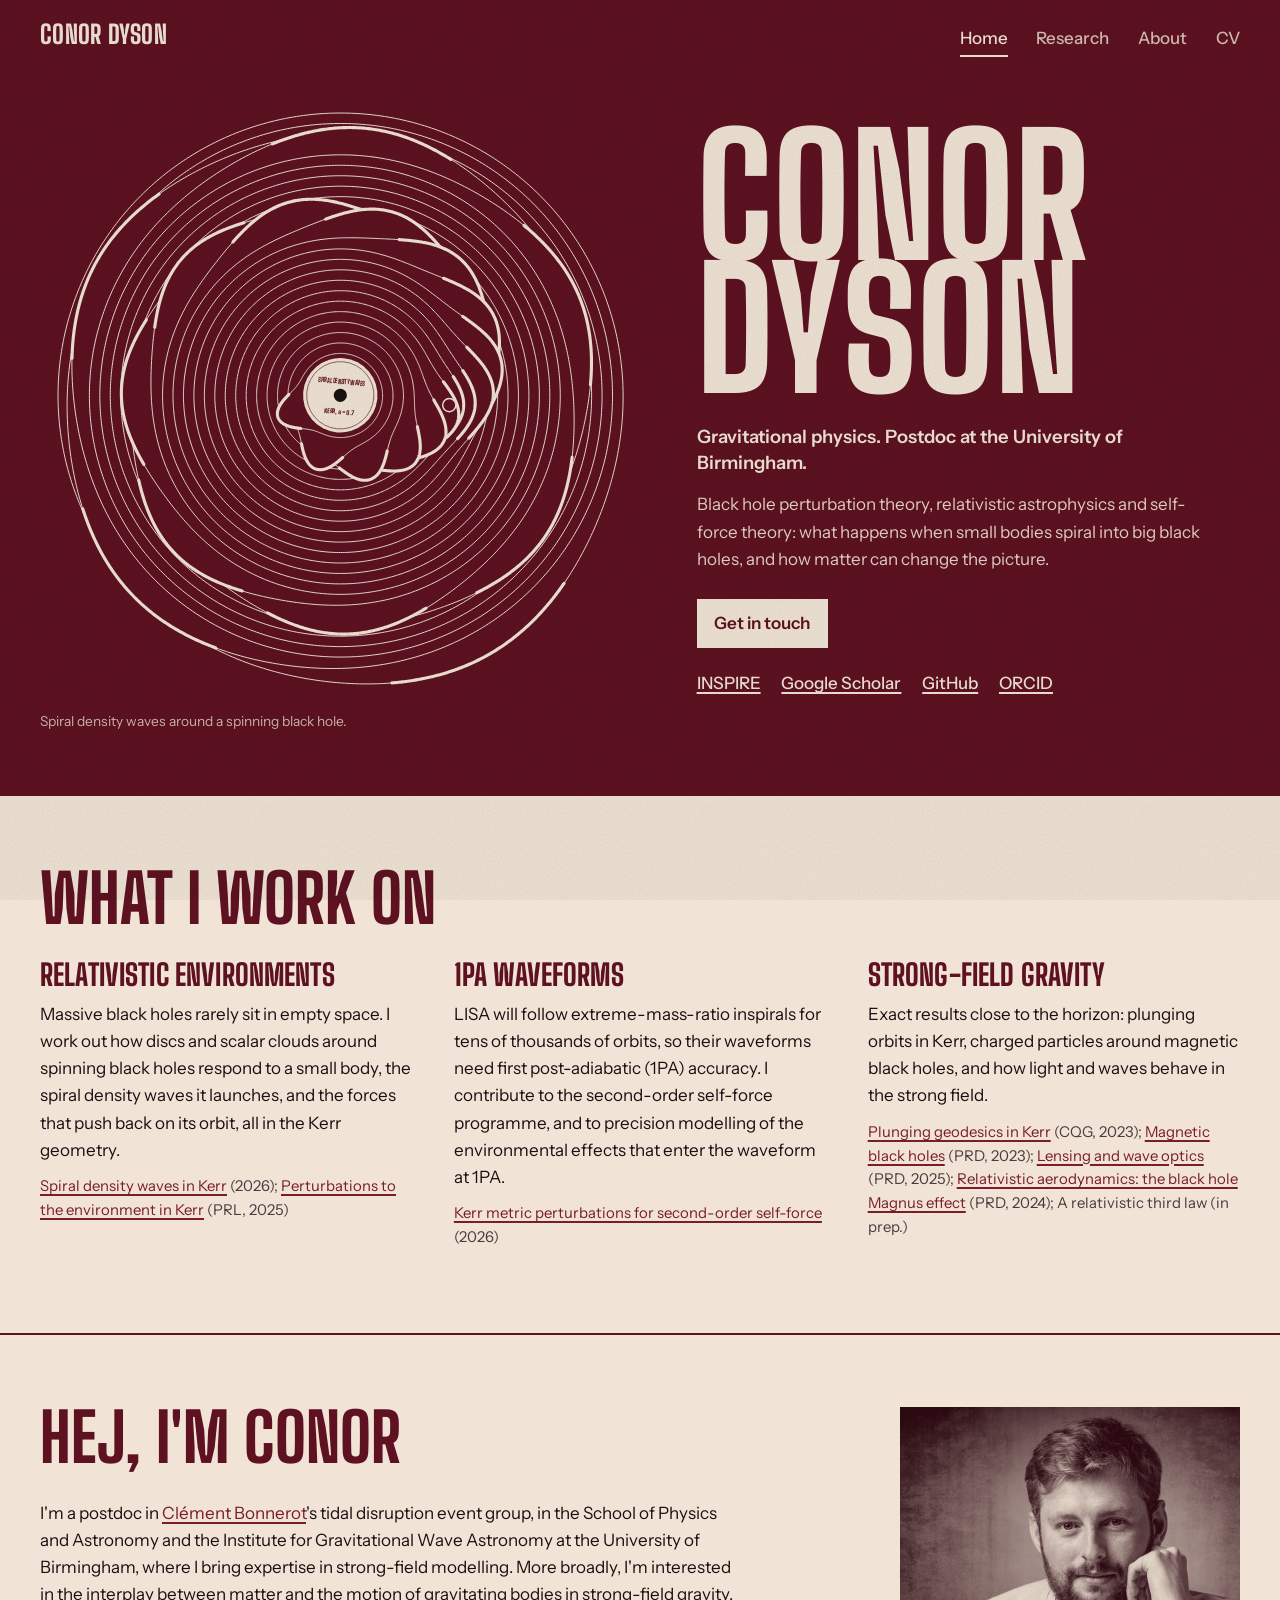
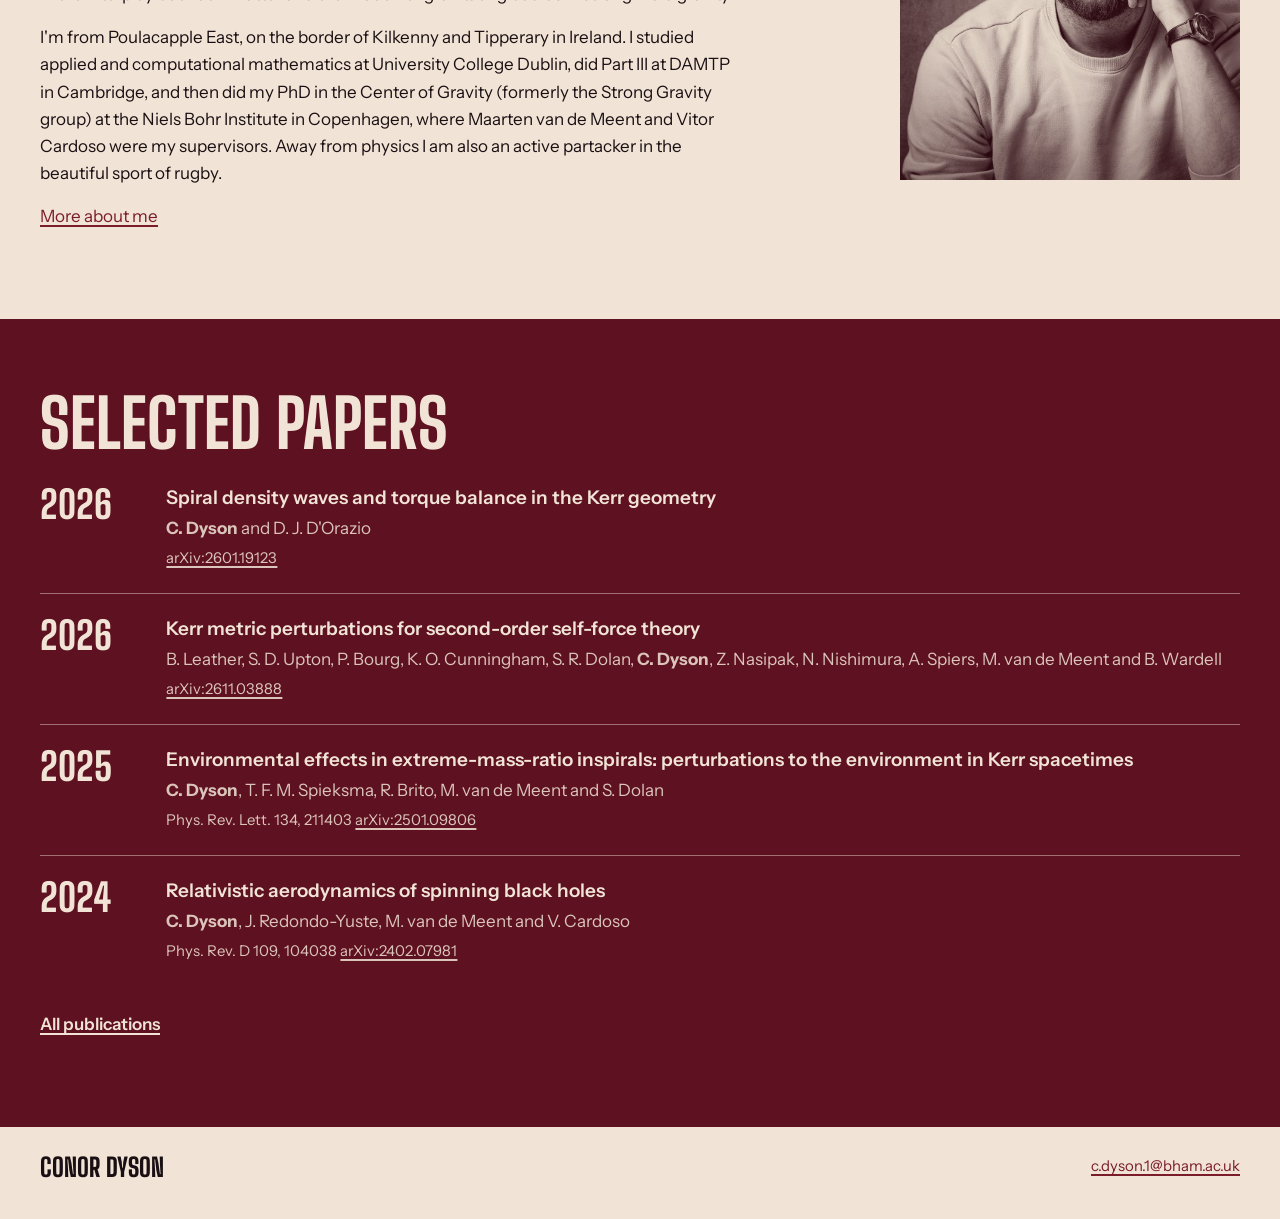
==== commit d9fbcabf: "Revise bio paragraph for clarity and engagement Updated personal introduction to include involvement" ====
--- a/index.html
+++ b/index.html
@@ -174,7 +174,7 @@
         <div class="text">
           <h2 class="h2">Hej, I'm Conor</h2>
           <p>I'm a postdoc in <a href="https://www.birmingham.ac.uk/staff/profiles/physics/bonnerot-clement">Clément Bonnerot</a>'s tidal disruption event group, in the School of Physics and Astronomy and the Institute for Gravitational Wave Astronomy at the University of Birmingham, where I bring expertise in strong-field modelling. More broadly, I'm interested in the interplay between matter and the motion of gravitating bodies in strong-field gravity.</p>
-          <p>I'm from Poulacapple East, on the border of Kilkenny and Tipperary in Ireland. I studied applied and computational mathematics at University College Dublin, did Part III at DAMTP in Cambridge, and then did my PhD in the Center of Gravity (formerly the Strong Gravity group) at the Niels Bohr Institute in Copenhagen, where Maarten van de Meent and Vitor Cardoso were my supervisors. When I'm not doing physics I'm usually at rugby, squeezing an Anglo concertina, or explaining why Crowley should be wearing 10.</p>
+          <p>I'm from Poulacapple East, on the border of Kilkenny and Tipperary in Ireland. I studied applied and computational mathematics at University College Dublin, did Part III at DAMTP in Cambridge, and then did my PhD in the Center of Gravity (formerly the Strong Gravity group) at the Niels Bohr Institute in Copenhagen, where Maarten van de Meent and Vitor Cardoso were my supervisors. Away from physics I am also an active partacker in the beautiful sport of rugby.</p>
           <p><a href="about.html">More about me</a></p>
         </div>
         <img src="assets/conor-duo.jpg" width="900" height="987" alt="Portrait of Conor Dyson">
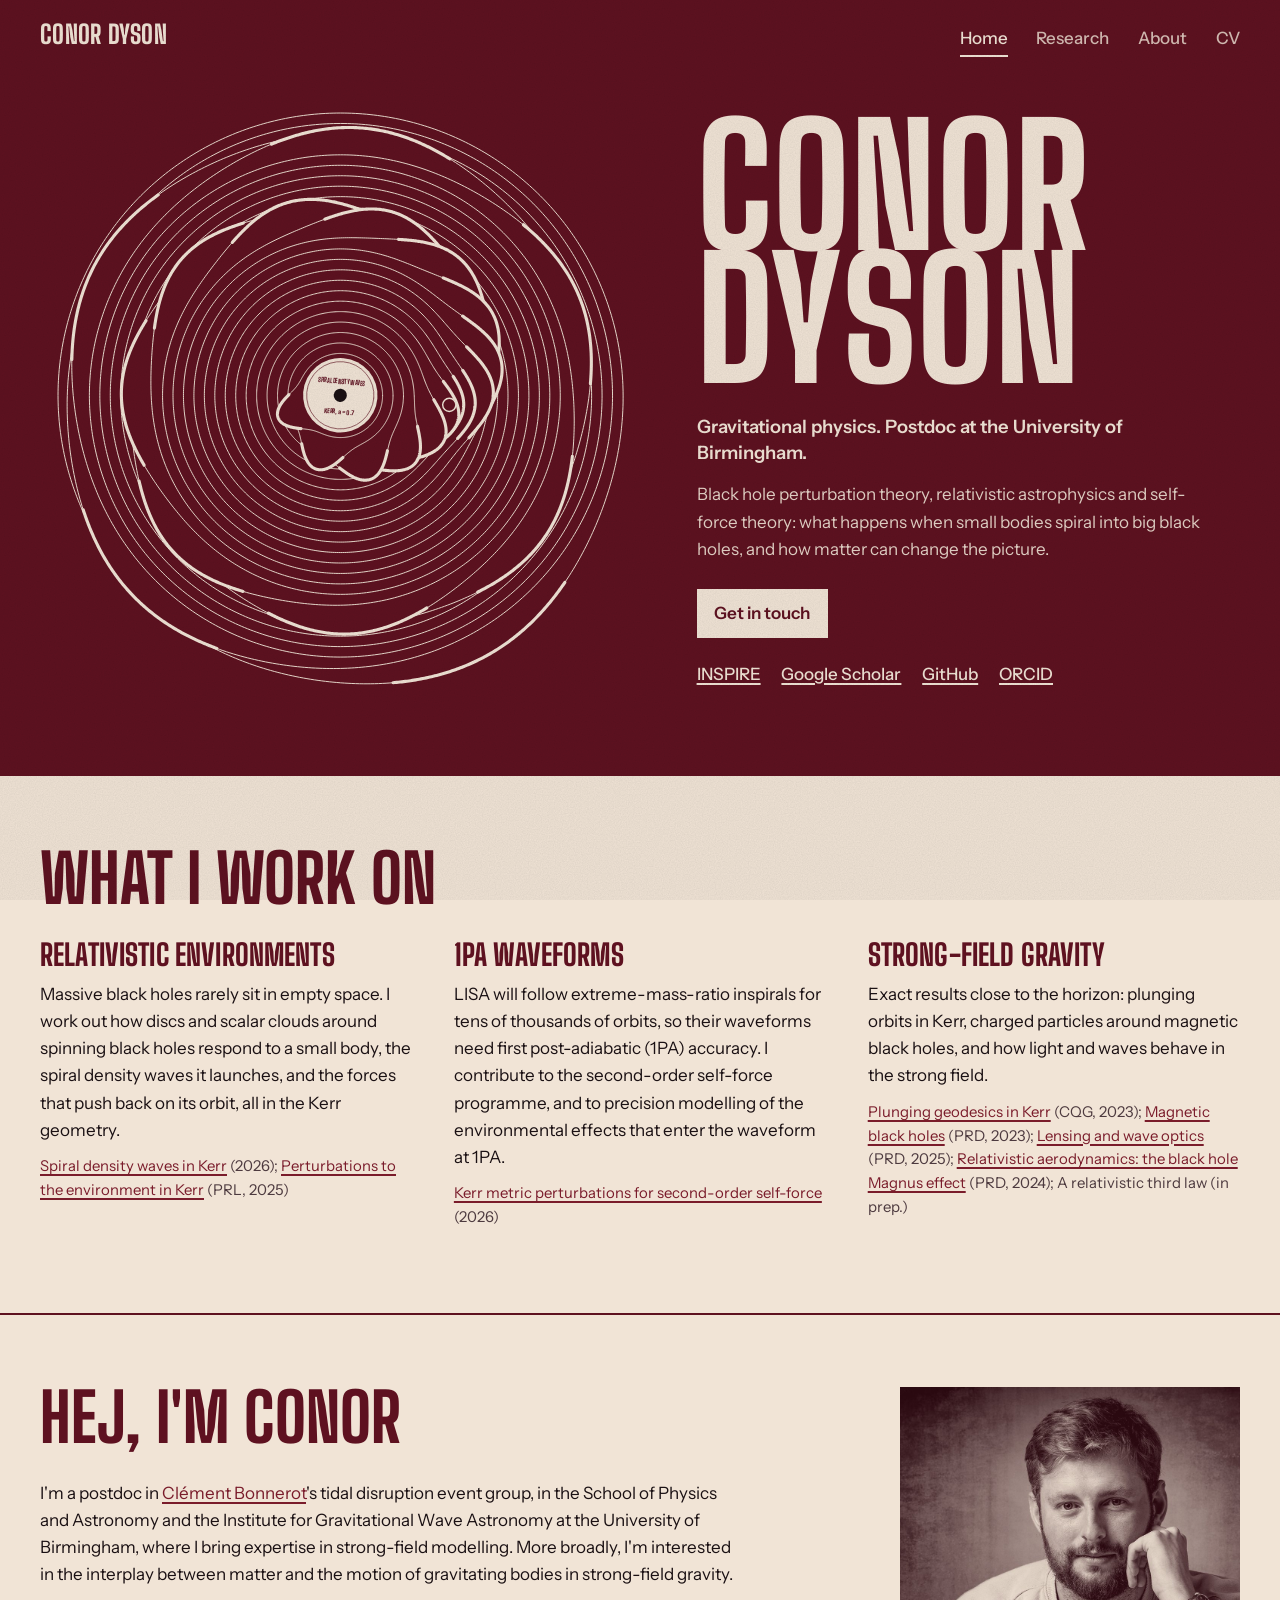
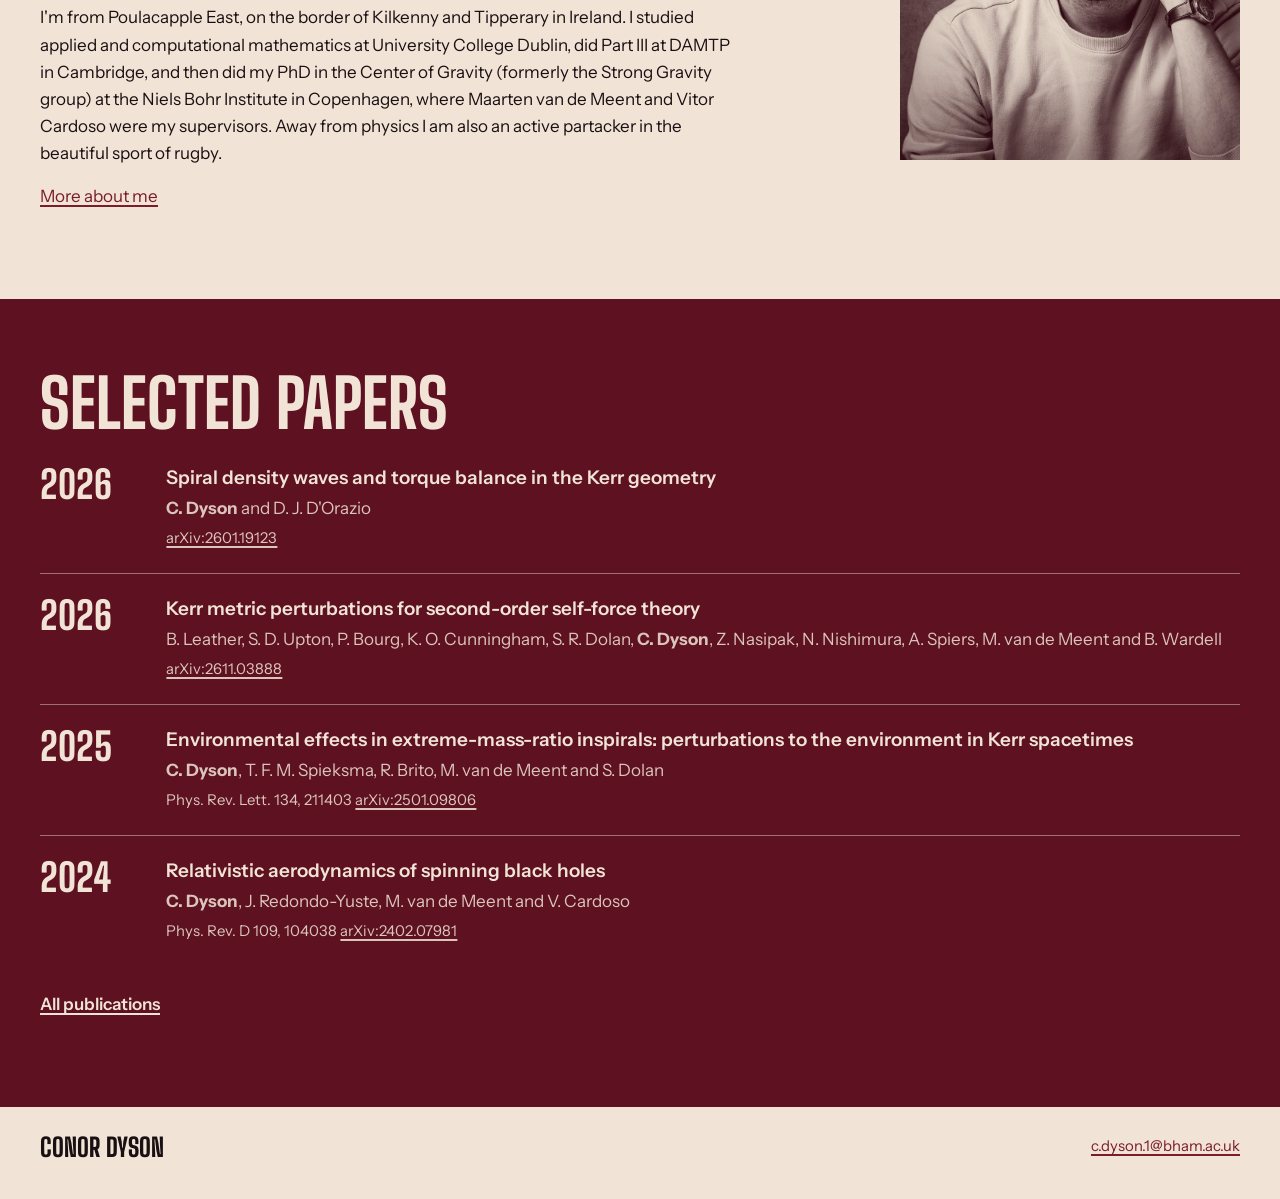
==== commit be0f2f2b: "Remove figcaption from vinyl record image Removed the figcaption text from the image in the hero sec" ====
--- a/index.html
+++ b/index.html
@@ -127,7 +127,7 @@
       <div class="wrap">
         <figure class="record">
           <img class="disc" src="assets/spiral-wake.svg" width="1000" height="1000" alt="A vinyl record whose grooves light up along the spiral density wake of a body orbiting a spinning black hole">
-          <figcaption>Spiral density waves around a spinning black hole.</figcaption>
+          <figcaption></figcaption>
         </figure>
         <div>
           <h1 class="name">Conor<br>Dyson</h1>
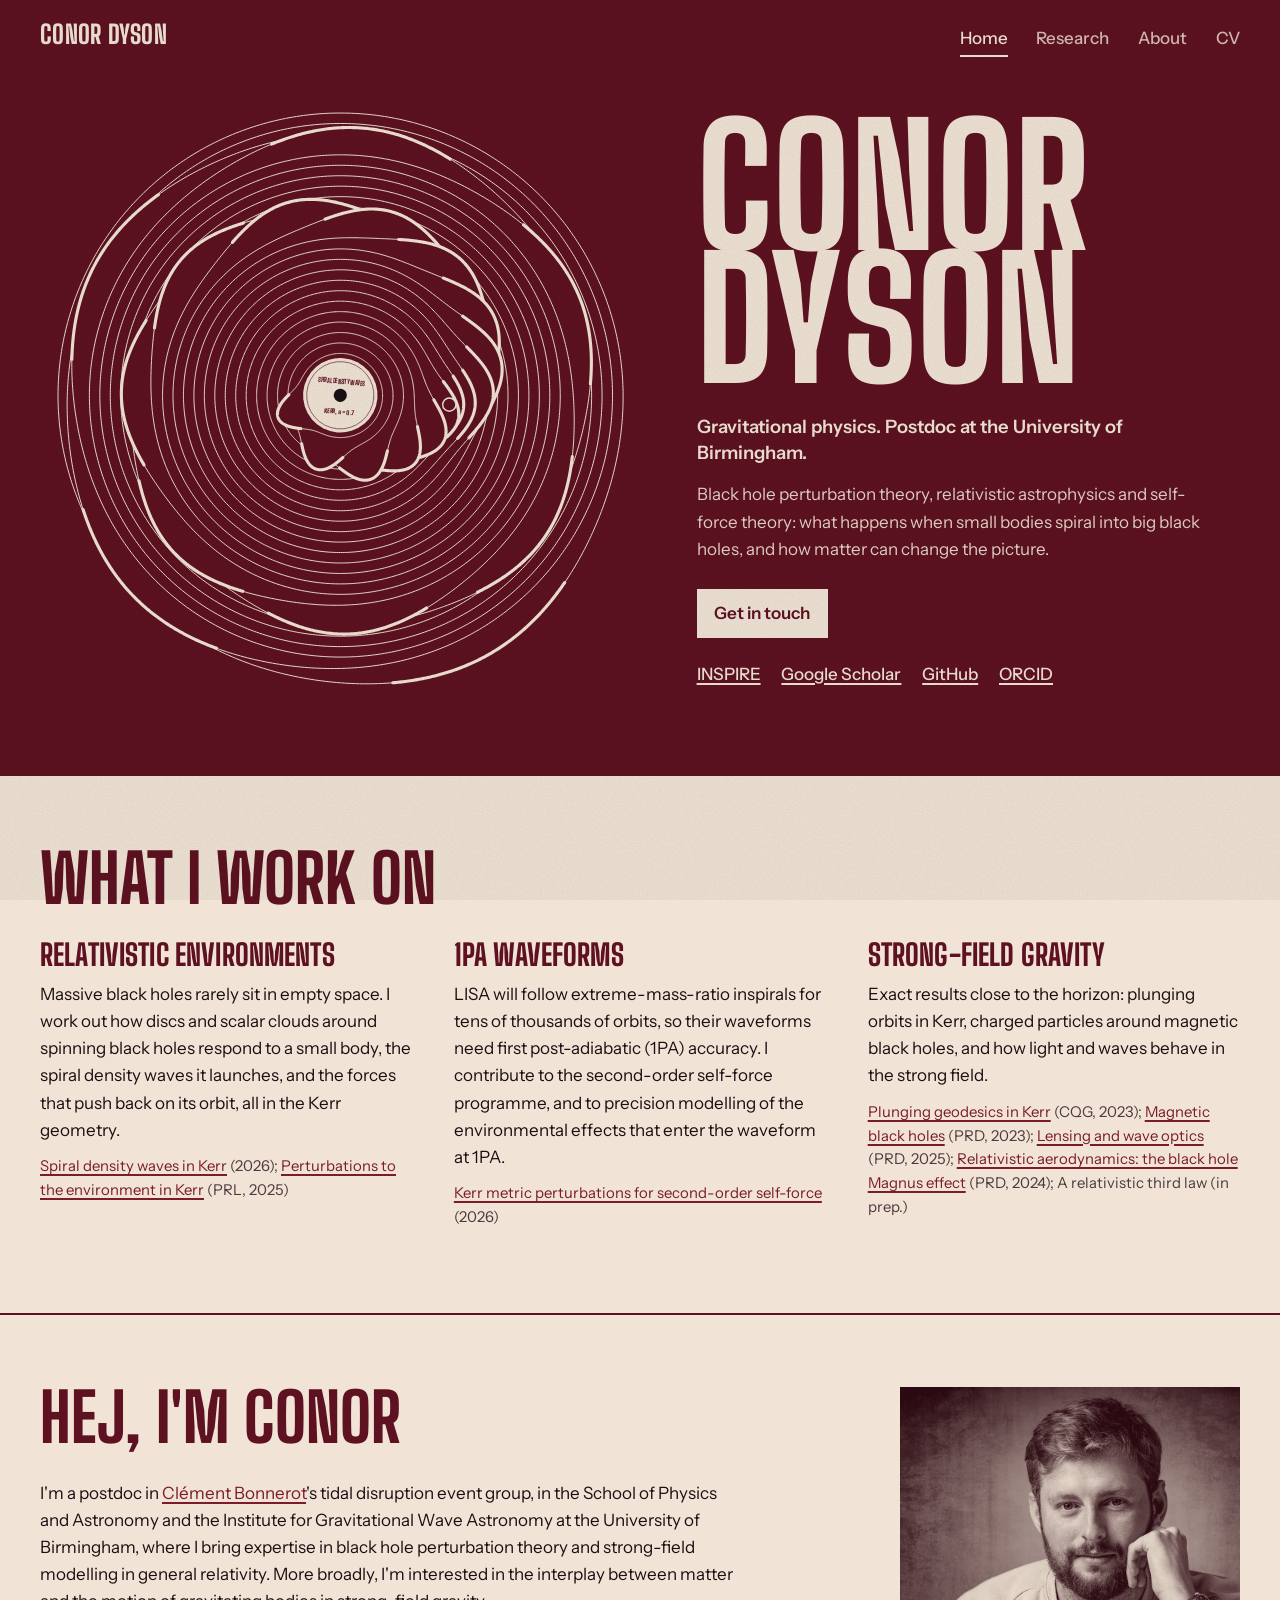
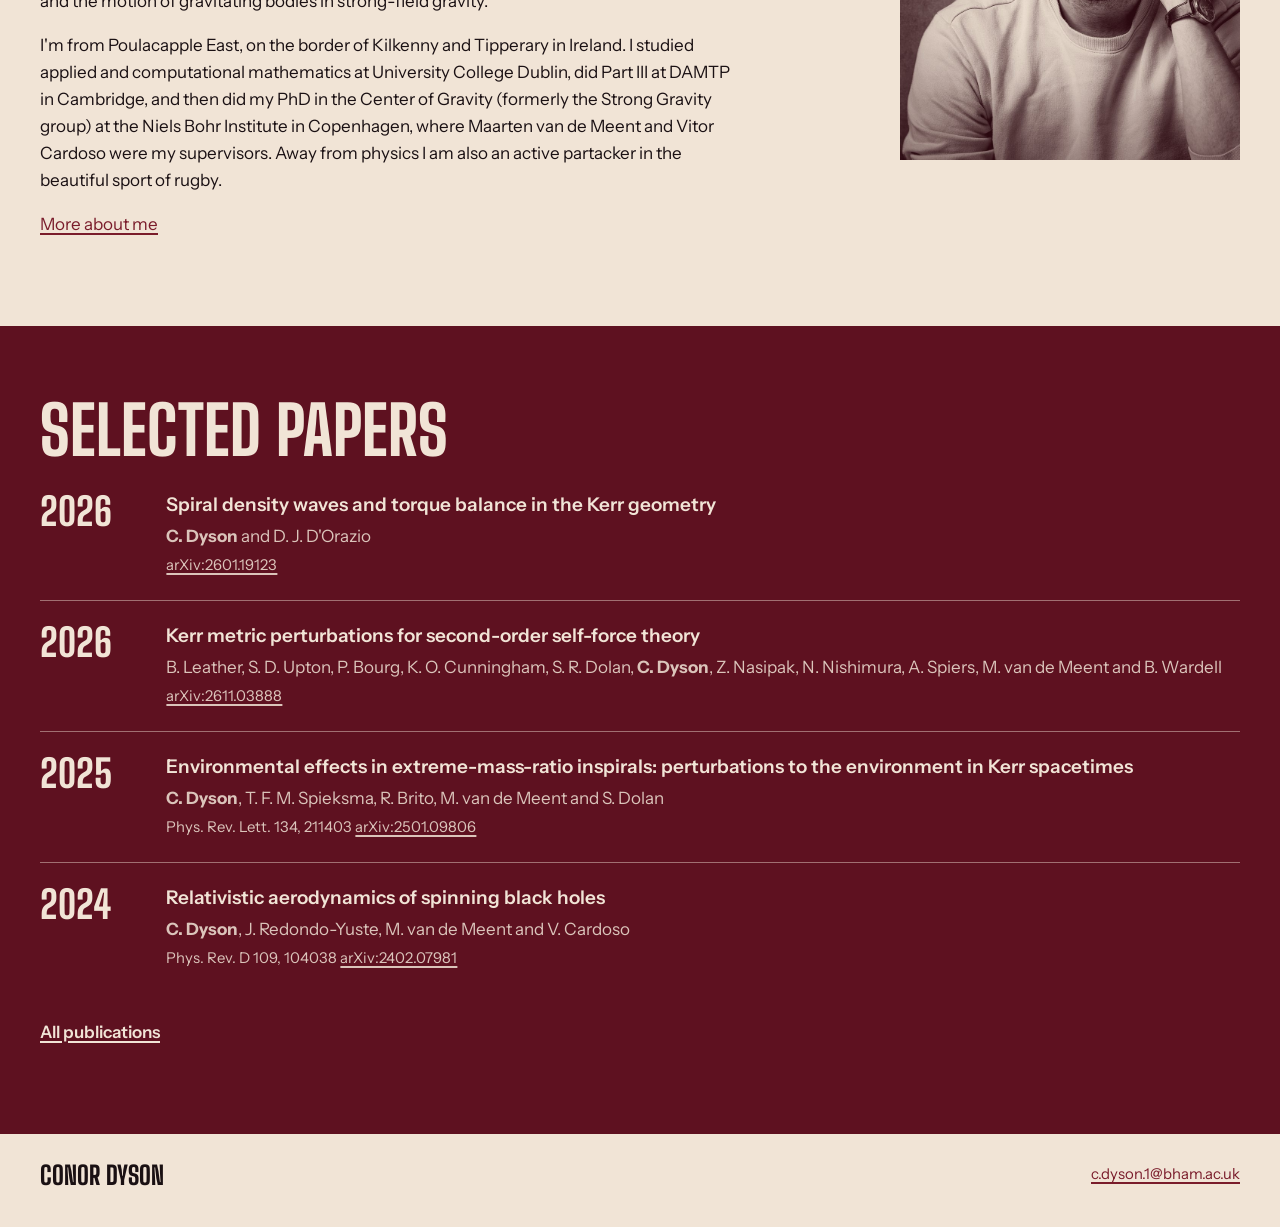
==== commit 171859eb: "Revise bio section with updated expertise Updated bio to include expertise in black hole perturbatio" ====
--- a/index.html
+++ b/index.html
@@ -173,7 +173,7 @@
       <div class="wrap bio">
         <div class="text">
           <h2 class="h2">Hej, I'm Conor</h2>
-          <p>I'm a postdoc in <a href="https://www.birmingham.ac.uk/staff/profiles/physics/bonnerot-clement">Clément Bonnerot</a>'s tidal disruption event group, in the School of Physics and Astronomy and the Institute for Gravitational Wave Astronomy at the University of Birmingham, where I bring expertise in strong-field modelling. More broadly, I'm interested in the interplay between matter and the motion of gravitating bodies in strong-field gravity.</p>
+          <p>I'm a postdoc in <a href="https://www.birmingham.ac.uk/staff/profiles/physics/bonnerot-clement">Clément Bonnerot</a>'s tidal disruption event group, in the School of Physics and Astronomy and the Institute for Gravitational Wave Astronomy at the University of Birmingham, where I bring expertise in black hole perturbation theory and strong-field modelling in general relativity. More broadly, I'm interested in the interplay between matter and the motion of gravitating bodies in strong-field gravity.</p>
           <p>I'm from Poulacapple East, on the border of Kilkenny and Tipperary in Ireland. I studied applied and computational mathematics at University College Dublin, did Part III at DAMTP in Cambridge, and then did my PhD in the Center of Gravity (formerly the Strong Gravity group) at the Niels Bohr Institute in Copenhagen, where Maarten van de Meent and Vitor Cardoso were my supervisors. Away from physics I am also an active partacker in the beautiful sport of rugby.</p>
           <p><a href="about.html">More about me</a></p>
         </div>
